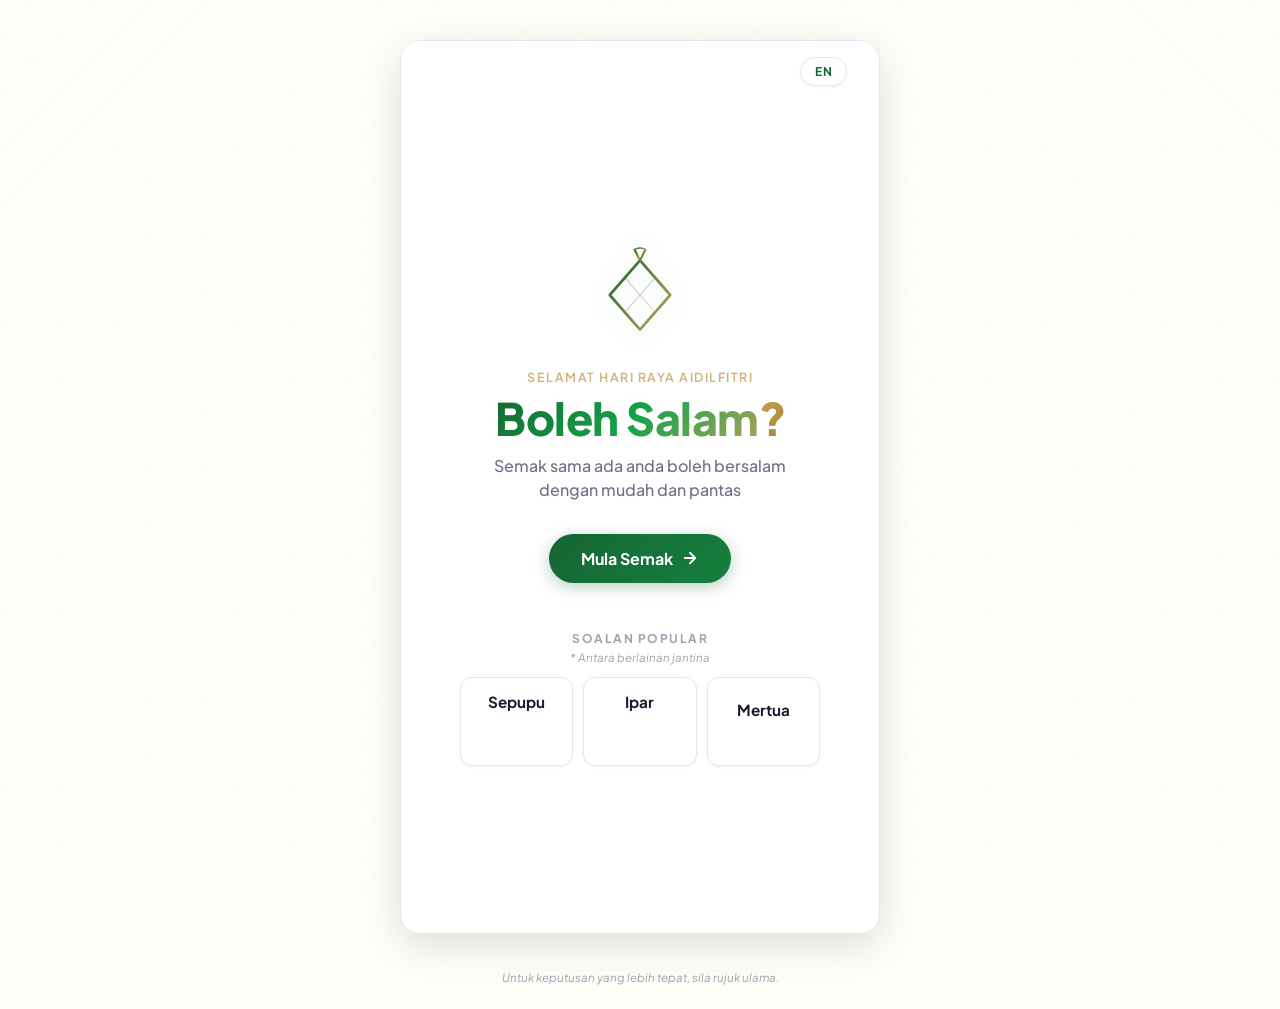
==== index.html @ dc676080 "initial commit" ====
<!DOCTYPE html>
<html lang="ms" dir="ltr">
<head>
  <meta charset="UTF-8">
  <meta name="viewport" content="width=device-width, initial-scale=1.0, maximum-scale=1.0, user-scalable=no">
  <meta name="theme-color" content="#166534">
  <meta name="apple-mobile-web-app-capable" content="yes">
  <meta name="apple-mobile-web-app-status-bar-style" content="black-translucent">
  <meta name="description" content="Semak sama ada anda boleh bersalam berdasarkan hubungan mahram. Pantas, mudah & percuma.">

  <!-- Open Graph (Facebook, WhatsApp, Telegram, LinkedIn) -->
  <meta property="og:type" content="website">
  <meta property="og:url" content="https://bolehsalam.com/">
  <meta property="og:title" content="Boleh Salam? — Semak Hubungan Mahram">
  <meta property="og:description" content="Tak pasti boleh salam ke tak? Semak hubungan mahram dengan mudah dan pantas. 40+ hubungan keluarga diliputi.">
  <meta property="og:image" content="https://bolehsalam.com/og-image.png">
  <meta property="og:image:width" content="1200">
  <meta property="og:image:height" content="630">
  <meta property="og:image:alt" content="Boleh Salam? — Semak hubungan mahram dengan mudah">
  <meta property="og:locale" content="ms_MY">
  <meta property="og:locale:alternate" content="en_US">
  <meta property="og:site_name" content="Boleh Salam?">

  <!-- Twitter / X -->
  <meta name="twitter:card" content="summary_large_image">
  <meta name="twitter:title" content="Boleh Salam? — Semak Hubungan Mahram">
  <meta name="twitter:description" content="Tak pasti boleh salam ke tak? Semak hubungan mahram dengan mudah dan pantas.">
  <meta name="twitter:image" content="https://bolehsalam.com/og-image.png">

  <title>Boleh Salam? — Semak Hubungan Mahram</title>

  <!-- Favicon (ketupat SVG) -->
  <link rel="icon" type="image/svg+xml" href="data:image/svg+xml,%3Csvg viewBox='0 0 80 100' fill='none' xmlns='http://www.w3.org/2000/svg'%3E%3Cpath d='M40 18 L68 50 L40 82 L12 50 Z' stroke='%23166534' stroke-width='3' stroke-linejoin='round'/%3E%3Cpath d='M26 34 L54 66' stroke='%23c8a45c' stroke-width='1.2' opacity='0.5'/%3E%3Cpath d='M54 34 L26 66' stroke='%23c8a45c' stroke-width='1.2' opacity='0.5'/%3E%3Cpath d='M40 18 L35 8' stroke='%23166534' stroke-width='2.5' stroke-linecap='round'/%3E%3Cpath d='M40 18 L45 8' stroke='%23166534' stroke-width='2.5' stroke-linecap='round'/%3E%3C/svg%3E">

  <link rel="preconnect" href="https://fonts.googleapis.com">
  <link rel="preconnect" href="https://fonts.gstatic.com" crossorigin>
  <link href="https://fonts.googleapis.com/css2?family=Plus+Jakarta+Sans:wght@400;500;600;700;800&display=swap" rel="stylesheet">
  <link rel="stylesheet" href="style.css">
</head>
<body>
  <div class="app" id="app">

    <!-- Top bar -->
    <div class="top-bar">
      <button class="back-btn" id="backBtn" onclick="goBack()" aria-label="Back">
        <svg width="20" height="20" viewBox="0 0 24 24" fill="none" stroke="currentColor" stroke-width="2.5" stroke-linecap="round" stroke-linejoin="round">
          <path d="M19 12H5M12 19l-7-7 7-7"/>
        </svg>
      </button>
      <div class="progress-bar" id="progressBar">
        <div class="progress-fill" id="progressFill"></div>
      </div>
      <button class="lang-toggle" id="langToggle" onclick="toggleLanguage()" aria-label="Toggle language">EN</button>
    </div>

    <!-- Confetti container -->
    <div class="confetti-container" id="confettiContainer" aria-hidden="true"></div>

    <!-- Step 0: Welcome -->
    <section class="step active" id="step-welcome">
      <div class="welcome-content">
        <div class="ketupat-icon" aria-hidden="true">
          <svg viewBox="0 0 80 100" fill="none" xmlns="http://www.w3.org/2000/svg">
            <path d="M40 18 L68 50 L40 82 L12 50 Z" stroke="url(#kg)" stroke-width="2.5" stroke-linejoin="round"/>
            <path d="M26 34 L54 66" stroke="url(#kg)" stroke-width="1" opacity="0.35"/>
            <path d="M54 34 L26 66" stroke="url(#kg)" stroke-width="1" opacity="0.35"/>
            <path d="M40 18 L35 8" stroke="url(#kg)" stroke-width="2" stroke-linecap="round"/>
            <path d="M40 18 L45 8" stroke="url(#kg)" stroke-width="2" stroke-linecap="round"/>
            <path d="M35 8 Q40 5 45 8" stroke="url(#kg)" stroke-width="1.5" stroke-linecap="round" fill="none"/>
            <defs>
              <linearGradient id="kg" x1="0%" y1="0%" x2="100%" y2="100%">
                <stop offset="0%" stop-color="#166534"/>
                <stop offset="100%" stop-color="#c8a45c"/>
              </linearGradient>
            </defs>
          </svg>
        </div>

        <p class="raya-greeting" data-i18n="rayaGreeting">Selamat Hari Raya Aidilfitri</p>
        <h1 class="title">Boleh Salam<span class="title-q">?</span></h1>
        <p class="subtitle" data-i18n="subtitle">Semak sama ada anda boleh bersalam dengan mudah dan pantas</p>

        <button class="btn-primary btn-glow" onclick="goToStep('gender')">
          <span data-i18n="start">Mula Semak</span>
          <svg width="18" height="18" viewBox="0 0 24 24" fill="none" stroke="currentColor" stroke-width="2.5" stroke-linecap="round" stroke-linejoin="round">
            <path d="M5 12h14M12 5l7 7-7 7"/>
          </svg>
        </button>

        <!-- Quick Check Section -->
        <div class="quick-check" id="quickCheck">
          <p class="quick-check-title" data-i18n="quickTitle">Soalan Popular</p>
          <p class="quick-check-note" data-i18n="quickNote">* Antara berlainan jantina</p>
          <div class="quick-cards">
            <button class="quick-card" onclick="quickCheck(this)">
              <span class="quick-q" data-i18n="qCousin">Sepupu</span>
              <span class="quick-a hidden" data-i18n="qCousinA">Bukan mahram</span>
            </button>
            <button class="quick-card" onclick="quickCheck(this)">
              <span class="quick-q" data-i18n="qInlaw">Ipar</span>
              <span class="quick-a hidden" data-i18n="qInlawA">Bukan mahram</span>
            </button>
            <button class="quick-card" onclick="quickCheck(this)">
              <span class="quick-q" data-i18n="qMil">Mertua</span>
              <span class="quick-a boleh hidden" data-i18n="qMilA">Mahram</span>
            </button>
          </div>
        </div>
      </div>
    </section>

    <!-- Step 1: Your Gender -->
    <section class="step" id="step-gender">
      <div class="step-content">
        <p class="step-label" data-i18n="stepLabel1">Langkah 1</p>
        <h2 class="step-title" data-i18n="yourGender">Saya adalah...</h2>
        <div class="options-grid">
          <button class="option-card" onclick="selectGender('m')">
            <div class="option-icon-wrap male-icon">
              <svg width="36" height="36" viewBox="0 0 24 24" fill="none" stroke="currentColor" stroke-width="1.5" stroke-linecap="round" stroke-linejoin="round">
                <circle cx="12" cy="8" r="4"/>
                <path d="M5 21v-1a7 7 0 0114 0v1"/>
              </svg>
            </div>
            <span class="option-label" data-i18n="male">Lelaki</span>
            <span class="option-desc" data-i18n="maleDesc">Akhwan</span>
          </button>
          <button class="option-card" onclick="selectGender('f')">
            <div class="option-icon-wrap female-icon">
              <svg width="36" height="36" viewBox="0 0 24 24" fill="none" stroke="currentColor" stroke-width="1.5" stroke-linecap="round" stroke-linejoin="round">
                <circle cx="12" cy="8" r="4"/>
                <path d="M5 21v-1a7 7 0 0114 0v1"/>
              </svg>
            </div>
            <span class="option-label" data-i18n="female">Perempuan</span>
            <span class="option-desc" data-i18n="femaleDesc">Akhwat</span>
          </button>
        </div>
      </div>
    </section>

    <!-- Step 2: Their Gender -->
    <section class="step" id="step-their-gender">
      <div class="step-content">
        <p class="step-label" data-i18n="stepLabel2">Langkah 2</p>
        <h2 class="step-title" data-i18n="theirGender">Saya ingin bersalam dengan...</h2>
        <div class="options-grid">
          <button class="option-card" onclick="selectTheirGender('m')">
            <div class="option-icon-wrap male-icon">
              <svg width="36" height="36" viewBox="0 0 24 24" fill="none" stroke="currentColor" stroke-width="1.5" stroke-linecap="round" stroke-linejoin="round">
                <circle cx="12" cy="8" r="4"/>
                <path d="M5 21v-1a7 7 0 0114 0v1"/>
              </svg>
            </div>
            <span class="option-label" data-i18n="male">Lelaki</span>
          </button>
          <button class="option-card" onclick="selectTheirGender('f')">
            <div class="option-icon-wrap female-icon">
              <svg width="36" height="36" viewBox="0 0 24 24" fill="none" stroke="currentColor" stroke-width="1.5" stroke-linecap="round" stroke-linejoin="round">
                <circle cx="12" cy="8" r="4"/>
                <path d="M5 21v-1a7 7 0 0114 0v1"/>
              </svg>
            </div>
            <span class="option-label" data-i18n="female">Perempuan</span>
          </button>
        </div>
      </div>
    </section>

    <!-- Step 3: Relationship -->
    <section class="step" id="step-relationship">
      <div class="step-content">
        <p class="step-label" data-i18n="stepLabel3">Langkah 3</p>
        <h2 class="step-title" data-i18n="relationship">Orang tersebut adalah...</h2>
        <div class="search-wrap">
          <svg class="search-icon" width="18" height="18" viewBox="0 0 24 24" fill="none" stroke="currentColor" stroke-width="2" stroke-linecap="round" stroke-linejoin="round">
            <circle cx="11" cy="11" r="8"/><path d="m21 21-4.3-4.3"/>
          </svg>
          <input type="text" class="search-input" id="searchInput" data-i18n-placeholder="searchPlaceholder" placeholder="Cari hubungan..." oninput="filterRelationships()">
        </div>
        <div class="relationship-container" id="relationshipGrid">
          <!-- Dynamically populated -->
        </div>
      </div>
    </section>

    <!-- Step 4: Result -->
    <section class="step" id="step-result">
      <div class="step-content result-content">
        <div class="result-card" id="resultCard">
          <div class="result-icon" id="resultIcon"></div>
          <h2 class="result-title" id="resultTitle"></h2>
          <p class="result-reason" id="resultReason"></p>

          <!-- Educational note -->
          <div class="edu-note" id="eduNote">
            <p class="edu-label" data-i18n="didYouKnow">Tahukah Anda?</p>
            <p class="edu-text" id="eduText"></p>
          </div>

          <div class="result-ref">
            <p class="result-reference" id="resultReference"></p>
            <p class="result-disclaimer" id="resultDisclaimer"></p>
          </div>
        </div>
        <div class="result-actions">
          <button class="btn-primary" onclick="resetApp()">
            <svg width="18" height="18" viewBox="0 0 24 24" fill="none" stroke="currentColor" stroke-width="2.5" stroke-linecap="round" stroke-linejoin="round">
              <path d="M1 4v6h6M23 20v-6h-6"/>
              <path d="M20.49 9A9 9 0 005.64 5.64L1 10m22 4l-4.64 4.36A9 9 0 013.51 15"/>
            </svg>
            <span data-i18n="reset">Semak Semula</span>
          </button>
          <button class="btn-secondary" onclick="shareResult()">
            <svg width="18" height="18" viewBox="0 0 24 24" fill="none" stroke="currentColor" stroke-width="2.5" stroke-linecap="round" stroke-linejoin="round">
              <circle cx="18" cy="5" r="3"/><circle cx="6" cy="12" r="3"/><circle cx="18" cy="19" r="3"/>
              <line x1="8.59" y1="13.51" x2="15.42" y2="17.49"/>
              <line x1="15.41" y1="6.51" x2="8.59" y2="10.49"/>
            </svg>
            <span data-i18n="share">Kongsi</span>
          </button>
        </div>
      </div>
    </section>

  </div>

  <footer class="footer">
    <p data-i18n="footerNote">Untuk keputusan yang lebih tepat, sila rujuk ulama.</p>
  </footer>

  <script src="app.js"></script>
</body>
</html>
---- style.css ----
/* ========================================
   Boleh Salam? — Enhanced Styles
   Minimalist Modern + Raya Theme
   ======================================== */

:root {
  --green-900: #14532d;
  --green-800: #166534;
  --green-700: #15803d;
  --green-600: #16a34a;
  --green-500: #22c55e;
  --green-100: #dcfce7;
  --green-50: #f0fdf4;

  --gold-600: #a3842a;
  --gold-500: #c8a45c;
  --gold-400: #d4b876;
  --gold-300: #e0cc90;
  --gold-200: #f0e4bc;
  --gold-100: #faf3e0;

  --red-600: #dc2626;
  --red-500: #ef4444;
  --red-100: #fee2e2;
  --red-50: #fef2f2;

  --bg: #fefdf8;
  --card: #ffffff;
  --text: #1a1a2e;
  --text-secondary: #6b7280;
  --text-light: #9ca3af;
  --border: #e5e7eb;

  --radius-sm: 8px;
  --radius-md: 12px;
  --radius-lg: 16px;
  --radius-xl: 20px;
  --radius-full: 9999px;

  --shadow-sm: 0 1px 3px rgba(0,0,0,0.06);
  --shadow-md: 0 4px 12px rgba(0,0,0,0.08);
  --shadow-lg: 0 8px 30px rgba(0,0,0,0.1);
  --shadow-xl: 0 12px 40px rgba(0,0,0,0.12);

  --font: 'Plus Jakarta Sans', -apple-system, BlinkMacSystemFont, sans-serif;
  --ease: cubic-bezier(0.4, 0, 0.2, 1);
  --transition: 0.3s var(--ease);
}

/* Reset */
*, *::before, *::after {
  margin: 0;
  padding: 0;
  box-sizing: border-box;
}

html {
  font-size: 16px;
  -webkit-text-size-adjust: 100%;
  scroll-behavior: smooth;
}

body {
  font-family: var(--font);
  background: var(--bg);
  color: var(--text);
  min-height: 100dvh;
  display: flex;
  flex-direction: column;
  align-items: center;
  overflow-x: hidden;
  position: relative;
}

/* Subtle geometric background */
body::before {
  content: '';
  position: fixed;
  inset: 0;
  background-image:
    repeating-linear-gradient(45deg, transparent, transparent 40px, rgba(200,164,92,0.03) 40px, rgba(200,164,92,0.03) 41px),
    repeating-linear-gradient(-45deg, transparent, transparent 40px, rgba(200,164,92,0.03) 40px, rgba(200,164,92,0.03) 41px);
  pointer-events: none;
  z-index: 0;
}

button {
  font-family: var(--font);
  cursor: pointer;
  border: none;
  background: none;
  font-size: inherit;
  color: inherit;
  -webkit-tap-highlight-color: transparent;
}

input {
  font-family: var(--font);
}

/* Keyboard focus styles */
button:focus-visible,
input:focus-visible {
  outline: 2px solid var(--green-500);
  outline-offset: 2px;
}

.option-card:focus-visible,
.relationship-btn:focus-visible,
.quick-card:focus-visible {
  outline: 2px solid var(--green-500);
  outline-offset: 2px;
  border-color: var(--green-500);
}

/* ========================================
   App Container
   ======================================== */
.app {
  width: 100%;
  max-width: 480px;
  min-height: 100dvh;
  position: relative;
  z-index: 1;
  padding: 0 20px;
  overflow: hidden;
}

/* ========================================
   Top Bar (Back + Progress + Lang)
   ======================================== */
.top-bar {
  position: fixed;
  top: 0;
  left: 50%;
  transform: translateX(-50%);
  width: 100%;
  max-width: 480px;
  display: flex;
  align-items: center;
  gap: 12px;
  padding: 12px 20px;
  z-index: 100;
  background: rgba(254,253,248,0.85);
  backdrop-filter: blur(12px);
  -webkit-backdrop-filter: blur(12px);
}

.back-btn {
  width: 36px;
  height: 36px;
  border-radius: var(--radius-full);
  display: flex;
  align-items: center;
  justify-content: center;
  color: var(--green-800);
  background: var(--card);
  border: 1.5px solid var(--border);
  box-shadow: var(--shadow-sm);
  transition: all var(--transition);
  opacity: 0;
  pointer-events: none;
  flex-shrink: 0;
}

.back-btn.visible {
  opacity: 1;
  pointer-events: auto;
}

.back-btn:hover {
  background: var(--green-50);
  border-color: var(--green-500);
}

.back-btn:active {
  transform: scale(0.92);
}

/* Progress Bar */
.progress-bar {
  flex: 1;
  height: 4px;
  background: var(--border);
  border-radius: var(--radius-full);
  overflow: hidden;
  opacity: 0;
  transition: opacity 0.3s ease;
}

.progress-bar.visible {
  opacity: 1;
}

.progress-fill {
  height: 100%;
  width: 0%;
  background: linear-gradient(90deg, var(--green-600), var(--gold-500));
  border-radius: var(--radius-full);
  transition: width 0.5s var(--ease);
}

/* Language Toggle */
.lang-toggle {
  background: var(--card);
  border: 1.5px solid var(--border);
  border-radius: var(--radius-full);
  padding: 6px 14px;
  font-size: 0.75rem;
  font-weight: 700;
  letter-spacing: 0.5px;
  color: var(--green-800);
  box-shadow: var(--shadow-sm);
  transition: all var(--transition);
  flex-shrink: 0;
}

.lang-toggle:hover {
  background: var(--green-50);
  border-color: var(--green-500);
}

/* ========================================
   Steps — Slide Transitions
   ======================================== */
.step {
  display: none;
  width: 100%;
  padding-top: 72px;
  padding-bottom: 40px;
  min-height: calc(100dvh - 60px);
}

.step.active {
  display: block;
}

.step.slide-in-right {
  animation: slideInRight 0.35s var(--ease) forwards;
}

.step.slide-in-left {
  animation: slideInLeft 0.35s var(--ease) forwards;
}

.step.slide-out-left {
  animation: slideOutLeft 0.25s var(--ease) forwards;
}

.step.slide-out-right {
  animation: slideOutRight 0.25s var(--ease) forwards;
}

@keyframes slideInRight {
  from { opacity: 0; transform: translateX(60px); }
  to { opacity: 1; transform: translateX(0); }
}

@keyframes slideInLeft {
  from { opacity: 0; transform: translateX(-60px); }
  to { opacity: 1; transform: translateX(0); }
}

@keyframes slideOutLeft {
  from { opacity: 1; transform: translateX(0); }
  to { opacity: 0; transform: translateX(-40px); }
}

@keyframes slideOutRight {
  from { opacity: 1; transform: translateX(0); }
  to { opacity: 0; transform: translateX(40px); }
}

.step-content {
  width: 100%;
}

.step-label {
  font-size: 0.75rem;
  font-weight: 700;
  text-transform: uppercase;
  letter-spacing: 1.5px;
  color: var(--gold-500);
  margin-bottom: 8px;
}

.step-title {
  font-size: 1.6rem;
  font-weight: 800;
  color: var(--green-900);
  margin-bottom: 28px;
  line-height: 1.3;
}

/* ========================================
   Welcome Screen
   ======================================== */
.welcome-content {
  display: flex;
  flex-direction: column;
  align-items: center;
  justify-content: center;
  text-align: center;
  min-height: calc(100dvh - 120px);
  padding-top: 0;
}

.ketupat-icon {
  width: 90px;
  height: 108px;
  margin-bottom: 20px;
  animation: floatKetupat 3s ease-in-out infinite;
}

@keyframes floatKetupat {
  0%, 100% { transform: translateY(0) rotate(0deg); }
  50% { transform: translateY(-10px) rotate(2deg); }
}

.ketupat-icon svg {
  width: 100%;
  height: 100%;
  filter: drop-shadow(0 4px 12px rgba(22,101,52,0.15));
}

/* Raya Greeting */
.raya-greeting {
  font-size: 0.78rem;
  font-weight: 600;
  letter-spacing: 1.5px;
  text-transform: uppercase;
  color: var(--gold-500);
  margin-bottom: 4px;
  opacity: 0.85;
}

.title {
  font-size: 2.8rem;
  font-weight: 800;
  background: linear-gradient(135deg, var(--green-800) 0%, var(--green-600) 50%, var(--gold-500) 100%);
  -webkit-background-clip: text;
  -webkit-text-fill-color: transparent;
  background-clip: text;
  margin-bottom: 8px;
  letter-spacing: -0.5px;
}

.title-q {
  background: linear-gradient(135deg, var(--gold-500), var(--gold-600));
  -webkit-background-clip: text;
  -webkit-text-fill-color: transparent;
  background-clip: text;
}

.subtitle {
  font-size: 1rem;
  color: var(--text-secondary);
  margin-bottom: 32px;
  font-weight: 500;
  max-width: 300px;
  line-height: 1.5;
}

/* ========================================
   Buttons
   ======================================== */
.btn-primary {
  display: inline-flex;
  align-items: center;
  gap: 8px;
  background: linear-gradient(135deg, var(--green-800), var(--green-700));
  color: white;
  font-size: 1rem;
  font-weight: 700;
  padding: 14px 32px;
  border-radius: var(--radius-full);
  box-shadow: 0 4px 16px rgba(22,101,52,0.3);
  transition: all var(--transition);
}

.btn-primary:hover {
  transform: translateY(-2px);
  box-shadow: 0 6px 24px rgba(22,101,52,0.4);
}

.btn-primary:active {
  transform: translateY(0) scale(0.97);
}

.btn-glow {
  animation: btnGlow 2s ease-in-out infinite alternate;
}

@keyframes btnGlow {
  from { box-shadow: 0 4px 16px rgba(22,101,52,0.3); }
  to { box-shadow: 0 4px 28px rgba(22,101,52,0.5); }
}

.btn-secondary {
  display: inline-flex;
  align-items: center;
  gap: 8px;
  background: var(--card);
  color: var(--green-800);
  font-size: 1rem;
  font-weight: 700;
  padding: 14px 32px;
  border-radius: var(--radius-full);
  border: 1.5px solid var(--border);
  box-shadow: var(--shadow-sm);
  transition: all var(--transition);
}

.btn-secondary:hover {
  background: var(--green-50);
  border-color: var(--green-500);
  transform: translateY(-2px);
}

/* ========================================
   Quick Check Cards (Welcome)
   ======================================== */
.quick-check {
  margin-top: 48px;
  width: 100%;
  max-width: 360px;
}

.quick-check-title {
  font-size: 0.75rem;
  font-weight: 700;
  text-transform: uppercase;
  letter-spacing: 1.5px;
  color: var(--text-light);
  margin-bottom: 4px;
}

.quick-check-note {
  font-size: 0.72rem;
  color: var(--text-light);
  font-style: italic;
  margin-bottom: 12px;
}

.quick-cards {
  display: flex;
  gap: 10px;
  justify-content: center;
}

.quick-card {
  flex: 1;
  background: var(--card);
  border: 1.5px solid var(--border);
  border-radius: var(--radius-md);
  padding: 14px 8px;
  text-align: center;
  transition: all var(--transition);
  box-shadow: var(--shadow-sm);
  min-height: 68px;
  display: flex;
  flex-direction: column;
  align-items: center;
  justify-content: center;
  gap: 4px;
  position: relative;
  overflow: hidden;
}

.quick-card:hover {
  border-color: var(--gold-400);
  box-shadow: var(--shadow-md);
  transform: translateY(-2px);
}

.quick-card:active {
  transform: scale(0.96);
}

.quick-q {
  font-size: 0.95rem;
  font-weight: 700;
  color: var(--text);
  transition: all 0.25s ease;
}

.quick-a {
  font-size: 0.8rem;
  font-weight: 800;
  border-radius: var(--radius-sm);
  padding: 2px 8px;
  transition: all 0.25s ease;
}

.quick-a:not(.boleh) {
  color: var(--red-600);
  background: var(--red-50);
}

.quick-a.boleh {
  color: var(--green-800);
  background: var(--green-50);
}

.quick-a.hidden {
  opacity: 0;
  transform: translateY(4px);
}

.quick-a.visible {
  opacity: 1;
  transform: translateY(0);
}

.quick-card.revealed {
  border-color: var(--gold-400);
}

/* ========================================
   Gender Option Cards
   ======================================== */
.options-grid {
  display: grid;
  grid-template-columns: 1fr 1fr;
  gap: 16px;
}

.option-card {
  background: var(--card);
  border: 2px solid var(--border);
  border-radius: var(--radius-xl);
  padding: 32px 16px 24px;
  display: flex;
  flex-direction: column;
  align-items: center;
  gap: 10px;
  transition: all var(--transition);
  box-shadow: var(--shadow-sm);
}

.option-card:hover {
  border-color: var(--green-500);
  box-shadow: var(--shadow-md);
  transform: translateY(-4px);
}

.option-card:active {
  transform: translateY(0) scale(0.97);
  transition: 0.1s ease;
}

.option-icon-wrap {
  width: 64px;
  height: 64px;
  border-radius: var(--radius-full);
  display: flex;
  align-items: center;
  justify-content: center;
  margin-bottom: 4px;
}

.male-icon {
  background: linear-gradient(135deg, #dbeafe, #bfdbfe);
  color: #2563eb;
}

.female-icon {
  background: linear-gradient(135deg, #fce7f3, #fbcfe8);
  color: #db2777;
}

.option-label {
  font-size: 1.1rem;
  font-weight: 800;
  color: var(--text);
}

.option-desc {
  font-size: 0.8rem;
  color: var(--text-light);
  font-weight: 500;
}

/* ========================================
   Search Bar
   ======================================== */
.search-wrap {
  position: relative;
  margin-bottom: 20px;
}

.search-icon {
  position: absolute;
  left: 14px;
  top: 50%;
  transform: translateY(-50%);
  color: var(--text-light);
  pointer-events: none;
}

.search-input {
  width: 100%;
  padding: 12px 16px 12px 42px;
  border: 1.5px solid var(--border);
  border-radius: var(--radius-full);
  font-size: 0.9rem;
  font-weight: 500;
  color: var(--text);
  background: var(--card);
  box-shadow: var(--shadow-sm);
  transition: all var(--transition);
  outline: none;
}

.search-input::placeholder {
  color: var(--text-light);
}

.search-input:focus {
  border-color: var(--green-500);
  box-shadow: 0 0 0 3px rgba(34,197,94,0.1);
}

/* ========================================
   Relationship Grid
   ======================================== */
.relationship-container {
  width: 100%;
}

.category-section {
  margin-bottom: 8px;
}

.category-section.hidden {
  display: none;
}

.category-header {
  font-size: 0.75rem;
  font-weight: 700;
  text-transform: uppercase;
  letter-spacing: 1px;
  color: var(--gold-600);
  margin-top: 20px;
  margin-bottom: 10px;
  padding-bottom: 6px;
  border-bottom: 1.5px solid var(--gold-200);
  display: flex;
  align-items: center;
  gap: 6px;
}

.category-section:first-child .category-header {
  margin-top: 0;
}

.category-grid {
  display: grid;
  grid-template-columns: 1fr 1fr;
  gap: 8px;
}

.relationship-btn {
  background: var(--card);
  border: 1.5px solid var(--border);
  border-radius: var(--radius-md);
  padding: 14px;
  text-align: left;
  transition: all var(--transition);
  box-shadow: var(--shadow-sm);
  display: flex;
  flex-direction: column;
  gap: 2px;
}

.relationship-btn:hover {
  border-color: var(--green-500);
  background: var(--green-50);
  box-shadow: var(--shadow-md);
  transform: translateY(-2px);
}

.relationship-btn:active {
  transform: scale(0.96);
  transition: 0.1s ease;
}

.relationship-btn .rel-name {
  font-size: 0.88rem;
  font-weight: 600;
  color: var(--text);
  line-height: 1.3;
}

.relationship-btn .rel-name-en {
  font-size: 0.72rem;
  color: var(--text-light);
  font-weight: 500;
}

.relationship-btn.non-mahram {
  border-left: 3px solid var(--red-500);
}

.relationship-btn.mahram {
  border-left: 3px solid var(--green-500);
}

.relationship-btn.spouse {
  border-left: 3px solid var(--gold-500);
}

.relationship-btn.hidden {
  display: none;
}

/* No results state */
.no-results {
  text-align: center;
  padding: 40px 20px;
  color: var(--text-light);
}

.no-results-icon {
  font-size: 2rem;
  margin-bottom: 8px;
  opacity: 0.5;
}

.no-results-text {
  font-size: 0.9rem;
  font-weight: 500;
}

/* ========================================
   Result Card
   ======================================== */
.result-content {
  display: flex;
  flex-direction: column;
  align-items: center;
  justify-content: center;
  min-height: calc(100dvh - 160px);
}

.result-card {
  width: 100%;
  border-radius: var(--radius-xl);
  padding: 36px 24px 28px;
  text-align: center;
  box-shadow: var(--shadow-lg);
  margin-bottom: 24px;
  position: relative;
  overflow: hidden;
}

.result-card.boleh {
  background: linear-gradient(160deg, #f0fdf4 0%, #dcfce7 100%);
  border: 2px solid var(--green-500);
}

.result-card.tak-boleh {
  background: linear-gradient(160deg, #fef2f2 0%, #fee2e2 100%);
  border: 2px solid var(--red-500);
}

.result-icon {
  margin-bottom: 12px;
}

.result-icon svg {
  width: 72px;
  height: 72px;
}

/* Checkmark animation */
.checkmark-circle {
  stroke: var(--green-600);
  stroke-dasharray: 166;
  stroke-dashoffset: 166;
  animation: drawStroke 0.6s cubic-bezier(0.65,0,0.45,1) forwards;
}

.checkmark-check {
  stroke: var(--green-600);
  stroke-dasharray: 48;
  stroke-dashoffset: 48;
  animation: drawStroke 0.3s cubic-bezier(0.65,0,0.45,1) 0.4s forwards;
}

/* X animation */
.x-circle {
  stroke: var(--red-500);
  stroke-dasharray: 166;
  stroke-dashoffset: 166;
  animation: drawStroke 0.6s cubic-bezier(0.65,0,0.45,1) forwards;
}

.x-line {
  stroke: var(--red-500);
  stroke-dasharray: 30;
  stroke-dashoffset: 30;
  animation: drawStroke 0.3s cubic-bezier(0.65,0,0.45,1) 0.4s forwards;
}

@keyframes drawStroke {
  to { stroke-dashoffset: 0; }
}

.result-title {
  font-size: 1.8rem;
  font-weight: 800;
  margin-bottom: 8px;
}

.result-card.boleh .result-title {
  color: var(--green-800);
}

.result-card.tak-boleh .result-title {
  color: var(--red-600);
}

.result-reason {
  font-size: 0.95rem;
  line-height: 1.6;
  color: var(--text-secondary);
  margin-bottom: 16px;
  font-weight: 500;
}

/* Educational Note */
.edu-note {
  background: rgba(255,255,255,0.6);
  border-radius: var(--radius-md);
  padding: 14px 16px;
  margin-bottom: 16px;
  text-align: left;
  border: 1px solid rgba(0,0,0,0.04);
}

.edu-note.hidden {
  display: none;
}

.edu-label {
  font-size: 0.7rem;
  font-weight: 700;
  text-transform: uppercase;
  letter-spacing: 1px;
  color: var(--gold-600);
  margin-bottom: 4px;
}

.edu-text {
  font-size: 0.85rem;
  line-height: 1.5;
  color: var(--text-secondary);
  font-weight: 500;
}

.result-ref {
  padding-top: 14px;
  border-top: 1px solid rgba(0,0,0,0.05);
}

.result-reference {
  font-size: 0.78rem;
  color: var(--text-light);
  font-weight: 600;
  margin-bottom: 4px;
}

.result-disclaimer {
  font-size: 0.72rem;
  color: var(--text-light);
  font-style: italic;
}

/* Result Actions */
.result-actions {
  display: flex;
  gap: 12px;
  flex-wrap: wrap;
  justify-content: center;
}

/* ========================================
   Confetti
   ======================================== */
.confetti-container {
  position: fixed;
  inset: 0;
  pointer-events: none;
  z-index: 150;
  overflow: hidden;
}

.confetti-piece {
  position: absolute;
  width: 10px;
  height: 10px;
  top: 50%;
  left: 50%;
  border-radius: 2px;
  animation: confettiBurst var(--duration) var(--ease) forwards;
  opacity: 0;
}

@keyframes confettiBurst {
  0% {
    opacity: 1;
    transform: translate(0, 0) rotate(0deg) scale(1);
  }
  70% {
    opacity: 1;
  }
  100% {
    opacity: 0;
    transform: translate(var(--x), var(--y)) rotate(var(--r)) scale(0.3);
  }
}

/* ========================================
   Footer
   ======================================== */
.footer {
  width: 100%;
  max-width: 480px;
  text-align: center;
  padding: 16px 20px 24px;
  z-index: 1;
}

.footer p {
  font-size: 0.72rem;
  color: var(--text-light);
  font-style: italic;
}

/* ========================================
   Toast
   ======================================== */
.toast {
  position: fixed;
  bottom: 24px;
  left: 50%;
  transform: translateX(-50%) translateY(80px);
  background: var(--green-800);
  color: white;
  padding: 12px 24px;
  border-radius: var(--radius-full);
  font-size: 0.85rem;
  font-weight: 600;
  box-shadow: var(--shadow-lg);
  z-index: 200;
  opacity: 0;
  transition: all 0.3s ease;
  pointer-events: none;
}

.toast.show {
  opacity: 1;
  transform: translateX(-50%) translateY(0);
}

/* ========================================
   Responsive
   ======================================== */
@media (min-width: 520px) {
  .app { padding: 0 32px; }
  .top-bar { padding: 12px 32px; }
}

@media (min-width: 768px) {
  body { padding-top: 20px; }

  .app {
    background: var(--card);
    border-radius: var(--radius-xl);
    box-shadow: var(--shadow-xl);
    min-height: auto;
    margin: 20px auto;
    border: 1px solid var(--border);
  }

  .top-bar {
    position: absolute;
    background: rgba(255,255,255,0.9);
    border-radius: var(--radius-xl) var(--radius-xl) 0 0;
  }
}

@media (max-width: 380px) {
  .title { font-size: 2.2rem; }
  .step-title { font-size: 1.3rem; }
  .category-grid { grid-template-columns: 1fr; }
  .quick-cards { gap: 6px; }
  .quick-card { padding: 10px 6px; }
}
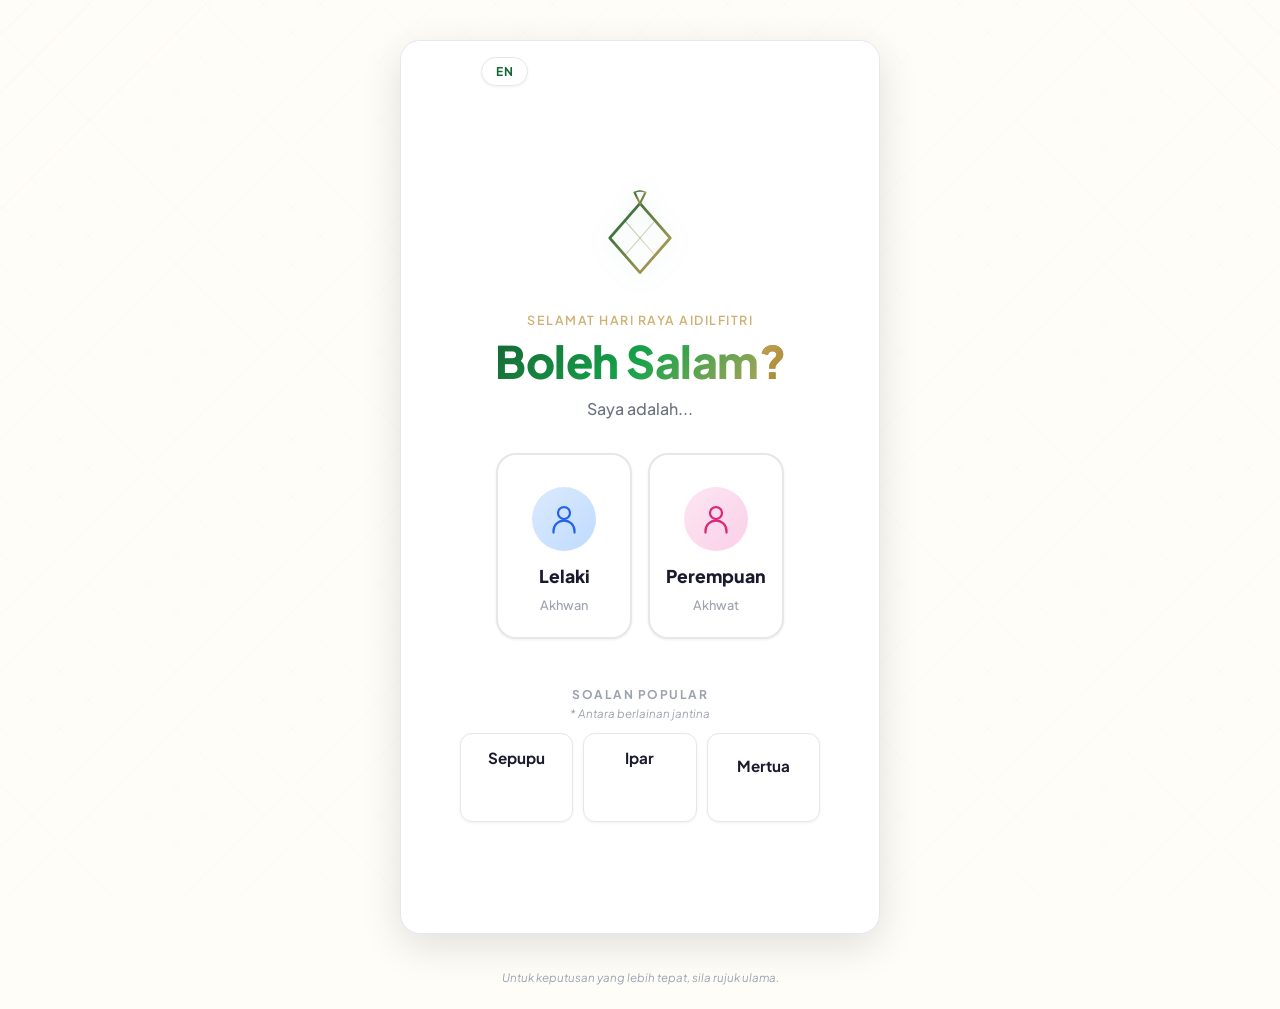
==== commit 29681588: "enh: ui changes" ====
--- a/index.html
+++ b/index.html
@@ -47,14 +47,8 @@
           <path d="M19 12H5M12 19l-7-7 7-7"/>
         </svg>
       </button>
-      <div class="progress-bar" id="progressBar">
-        <div class="progress-fill" id="progressFill"></div>
-      </div>
       <button class="lang-toggle" id="langToggle" onclick="toggleLanguage()" aria-label="Toggle language">EN</button>
     </div>
-
-    <!-- Confetti container -->
-    <div class="confetti-container" id="confettiContainer" aria-hidden="true"></div>
 
     <!-- Step 0: Welcome -->
     <section class="step active" id="step-welcome">
@@ -78,14 +72,30 @@
 
         <p class="raya-greeting" data-i18n="rayaGreeting">Selamat Hari Raya Aidilfitri</p>
         <h1 class="title">Boleh Salam<span class="title-q">?</span></h1>
-        <p class="subtitle" data-i18n="subtitle">Semak sama ada anda boleh bersalam dengan mudah dan pantas</p>
+        <p class="subtitle" data-i18n="pickGender">Saya adalah...</p>
 
-        <button class="btn-primary btn-glow" onclick="goToStep('gender')">
-          <span data-i18n="start">Mula Semak</span>
-          <svg width="18" height="18" viewBox="0 0 24 24" fill="none" stroke="currentColor" stroke-width="2.5" stroke-linecap="round" stroke-linejoin="round">
-            <path d="M5 12h14M12 5l7 7-7 7"/>
-          </svg>
-        </button>
+        <div class="options-grid">
+          <button class="option-card" onclick="selectGender('m')">
+            <div class="option-icon-wrap male-icon">
+              <svg width="36" height="36" viewBox="0 0 24 24" fill="none" stroke="currentColor" stroke-width="1.5" stroke-linecap="round" stroke-linejoin="round">
+                <circle cx="12" cy="8" r="4"/>
+                <path d="M5 21v-1a7 7 0 0114 0v1"/>
+              </svg>
+            </div>
+            <span class="option-label" data-i18n="male">Lelaki</span>
+            <span class="option-desc" data-i18n="maleDesc">Akhwan</span>
+          </button>
+          <button class="option-card" onclick="selectGender('f')">
+            <div class="option-icon-wrap female-icon">
+              <svg width="36" height="36" viewBox="0 0 24 24" fill="none" stroke="currentColor" stroke-width="1.5" stroke-linecap="round" stroke-linejoin="round">
+                <circle cx="12" cy="8" r="4"/>
+                <path d="M5 21v-1a7 7 0 0114 0v1"/>
+              </svg>
+            </div>
+            <span class="option-label" data-i18n="female">Perempuan</span>
+            <span class="option-desc" data-i18n="femaleDesc">Akhwat</span>
+          </button>
+        </div>
 
         <!-- Quick Check Section -->
         <div class="quick-check" id="quickCheck">
@@ -109,119 +119,56 @@
       </div>
     </section>
 
-    <!-- Step 1: Your Gender -->
-    <section class="step" id="step-gender">
+    <!-- Family Tree -->
+    <section class="step" id="step-tree">
       <div class="step-content">
-        <p class="step-label" data-i18n="stepLabel1">Langkah 1</p>
-        <h2 class="step-title" data-i18n="yourGender">Saya adalah...</h2>
-        <div class="options-grid">
-          <button class="option-card" onclick="selectGender('m')">
-            <div class="option-icon-wrap male-icon">
-              <svg width="36" height="36" viewBox="0 0 24 24" fill="none" stroke="currentColor" stroke-width="1.5" stroke-linecap="round" stroke-linejoin="round">
-                <circle cx="12" cy="8" r="4"/>
-                <path d="M5 21v-1a7 7 0 0114 0v1"/>
-              </svg>
-            </div>
-            <span class="option-label" data-i18n="male">Lelaki</span>
-            <span class="option-desc" data-i18n="maleDesc">Akhwan</span>
-          </button>
-          <button class="option-card" onclick="selectGender('f')">
-            <div class="option-icon-wrap female-icon">
-              <svg width="36" height="36" viewBox="0 0 24 24" fill="none" stroke="currentColor" stroke-width="1.5" stroke-linecap="round" stroke-linejoin="round">
-                <circle cx="12" cy="8" r="4"/>
-                <path d="M5 21v-1a7 7 0 0114 0v1"/>
-              </svg>
-            </div>
-            <span class="option-label" data-i18n="female">Perempuan</span>
-            <span class="option-desc" data-i18n="femaleDesc">Akhwat</span>
-          </button>
+        <h2 class="step-title" data-i18n="treeTitle">Pokok Keluarga Mahram</h2>
+        <p class="tree-subtitle" data-i18n="treeSubtitle">Ketuk pada nama untuk maklumat lanjut</p>
+
+        <div class="tree-sticky">
+          <div class="tree-gender-toggle">
+            <button class="tree-gender-btn active" data-gender="m" onclick="setTreeGender('m')">
+              <span data-i18n="male">Lelaki</span>
+            </button>
+            <button class="tree-gender-btn" data-gender="f" onclick="setTreeGender('f')">
+              <span data-i18n="female">Perempuan</span>
+            </button>
+          </div>
+
+          <div class="tree-legend">
+            <span class="tree-legend-item boleh">
+              <span class="tree-legend-dot boleh"></span>
+              <span data-i18n="treeBoleh">Boleh Salam</span>
+            </span>
+            <span class="tree-legend-item tak-boleh">
+              <span class="tree-legend-dot tak-boleh"></span>
+              <span data-i18n="treeTakBoleh">Tak Boleh Salam</span>
+            </span>
+            <button class="tree-samegender-toggle" id="sameGenderToggle" onclick="toggleSameGender()">
+              <svg width="14" height="14" viewBox="0 0 24 24" fill="none" stroke="currentColor" stroke-width="2" stroke-linecap="round" stroke-linejoin="round"><path d="M1 12s4-8 11-8 11 8 11 8-4 8-11 8-11-8-11-8z"/><circle cx="12" cy="12" r="3"/></svg>
+              <span data-i18n="treeShowSame">Tunjuk sama jantina</span>
+            </button>
+          </div>
+        </div>
+
+        <div class="tree-container" id="treeContainer"></div>
+
+        <!-- Detail overlay -->
+        <div class="tree-detail-overlay" id="treeDetailOverlay" onclick="hideTreeDetail()">
+          <div class="tree-detail-sheet" onclick="event.stopPropagation()">
+            <div class="tree-detail-badge boleh" id="treeDetailBadge">Boleh Salam</div>
+            <h3 class="tree-detail-name" id="treeDetailName"></h3>
+            <p class="tree-detail-name-sec" id="treeDetailNameSec"></p>
+            <p class="tree-detail-status" id="treeDetailStatus"></p>
+            <p class="tree-detail-note" id="treeDetailNote"></p>
+            <button class="btn-secondary tree-detail-close" onclick="hideTreeDetail()">
+              <span data-i18n="treeClose">Tutup</span>
+            </button>
+          </div>
         </div>
       </div>
     </section>
 
-    <!-- Step 2: Their Gender -->
-    <section class="step" id="step-their-gender">
-      <div class="step-content">
-        <p class="step-label" data-i18n="stepLabel2">Langkah 2</p>
-        <h2 class="step-title" data-i18n="theirGender">Saya ingin bersalam dengan...</h2>
-        <div class="options-grid">
-          <button class="option-card" onclick="selectTheirGender('m')">
-            <div class="option-icon-wrap male-icon">
-              <svg width="36" height="36" viewBox="0 0 24 24" fill="none" stroke="currentColor" stroke-width="1.5" stroke-linecap="round" stroke-linejoin="round">
-                <circle cx="12" cy="8" r="4"/>
-                <path d="M5 21v-1a7 7 0 0114 0v1"/>
-              </svg>
-            </div>
-            <span class="option-label" data-i18n="male">Lelaki</span>
-          </button>
-          <button class="option-card" onclick="selectTheirGender('f')">
-            <div class="option-icon-wrap female-icon">
-              <svg width="36" height="36" viewBox="0 0 24 24" fill="none" stroke="currentColor" stroke-width="1.5" stroke-linecap="round" stroke-linejoin="round">
-                <circle cx="12" cy="8" r="4"/>
-                <path d="M5 21v-1a7 7 0 0114 0v1"/>
-              </svg>
-            </div>
-            <span class="option-label" data-i18n="female">Perempuan</span>
-          </button>
-        </div>
-      </div>
-    </section>
-
-    <!-- Step 3: Relationship -->
-    <section class="step" id="step-relationship">
-      <div class="step-content">
-        <p class="step-label" data-i18n="stepLabel3">Langkah 3</p>
-        <h2 class="step-title" data-i18n="relationship">Orang tersebut adalah...</h2>
-        <div class="search-wrap">
-          <svg class="search-icon" width="18" height="18" viewBox="0 0 24 24" fill="none" stroke="currentColor" stroke-width="2" stroke-linecap="round" stroke-linejoin="round">
-            <circle cx="11" cy="11" r="8"/><path d="m21 21-4.3-4.3"/>
-          </svg>
-          <input type="text" class="search-input" id="searchInput" data-i18n-placeholder="searchPlaceholder" placeholder="Cari hubungan..." oninput="filterRelationships()">
-        </div>
-        <div class="relationship-container" id="relationshipGrid">
-          <!-- Dynamically populated -->
-        </div>
-      </div>
-    </section>
-
-    <!-- Step 4: Result -->
-    <section class="step" id="step-result">
-      <div class="step-content result-content">
-        <div class="result-card" id="resultCard">
-          <div class="result-icon" id="resultIcon"></div>
-          <h2 class="result-title" id="resultTitle"></h2>
-          <p class="result-reason" id="resultReason"></p>
-
-          <!-- Educational note -->
-          <div class="edu-note" id="eduNote">
-            <p class="edu-label" data-i18n="didYouKnow">Tahukah Anda?</p>
-            <p class="edu-text" id="eduText"></p>
-          </div>
-
-          <div class="result-ref">
-            <p class="result-reference" id="resultReference"></p>
-            <p class="result-disclaimer" id="resultDisclaimer"></p>
-          </div>
-        </div>
-        <div class="result-actions">
-          <button class="btn-primary" onclick="resetApp()">
-            <svg width="18" height="18" viewBox="0 0 24 24" fill="none" stroke="currentColor" stroke-width="2.5" stroke-linecap="round" stroke-linejoin="round">
-              <path d="M1 4v6h6M23 20v-6h-6"/>
-              <path d="M20.49 9A9 9 0 005.64 5.64L1 10m22 4l-4.64 4.36A9 9 0 013.51 15"/>
-            </svg>
-            <span data-i18n="reset">Semak Semula</span>
-          </button>
-          <button class="btn-secondary" onclick="shareResult()">
-            <svg width="18" height="18" viewBox="0 0 24 24" fill="none" stroke="currentColor" stroke-width="2.5" stroke-linecap="round" stroke-linejoin="round">
-              <circle cx="18" cy="5" r="3"/><circle cx="6" cy="12" r="3"/><circle cx="18" cy="19" r="3"/>
-              <line x1="8.59" y1="13.51" x2="15.42" y2="17.49"/>
-              <line x1="15.41" y1="6.51" x2="8.59" y2="10.49"/>
-            </svg>
-            <span data-i18n="share">Kongsi</span>
-          </button>
-        </div>
-      </div>
-    </section>
 
   </div>
 
--- a/style.css
+++ b/style.css
@@ -123,7 +123,7 @@
   position: relative;
   z-index: 1;
   padding: 0 20px;
-  overflow: hidden;
+  overflow: clip;
 }
 
 /* ========================================
@@ -992,6 +992,412 @@
   }
 }
 
+/* ========================================
+   Family Tree
+   ======================================== */
+.tree-subtitle {
+  font-size: 0.82rem;
+  color: var(--text-secondary);
+  margin-bottom: 12px;
+  font-weight: 500;
+}
+
+/* Sticky header: gender toggle + legend */
+.tree-sticky {
+  position: sticky;
+  top: 56px;
+  z-index: 10;
+  background: var(--bg);
+  padding: 8px 0 10px;
+  margin: 0 -20px;
+  padding-left: 20px;
+  padding-right: 20px;
+}
+
+.tree-gender-toggle {
+  display: flex;
+  background: var(--card);
+  border: 1.5px solid var(--border);
+  border-radius: var(--radius-full);
+  padding: 3px;
+  margin-bottom: 8px;
+  box-shadow: var(--shadow-sm);
+}
+
+.tree-gender-btn {
+  flex: 1;
+  padding: 7px 16px;
+  border-radius: var(--radius-full);
+  font-size: 0.82rem;
+  font-weight: 700;
+  color: var(--text-secondary);
+  transition: all var(--transition);
+}
+
+.tree-gender-btn.active {
+  background: linear-gradient(135deg, var(--green-800), var(--green-700));
+  color: white;
+  box-shadow: var(--shadow-sm);
+}
+
+.tree-legend {
+  display: flex;
+  align-items: center;
+  gap: 12px;
+  flex-wrap: wrap;
+}
+
+.tree-legend-item {
+  display: flex;
+  align-items: center;
+  gap: 5px;
+  font-size: 0.7rem;
+  font-weight: 600;
+  color: var(--text-secondary);
+}
+
+.tree-legend-dot {
+  width: 8px;
+  height: 8px;
+  border-radius: var(--radius-full);
+}
+
+.tree-legend-dot.boleh {
+  background: var(--green-500);
+}
+
+.tree-legend-dot.tak-boleh {
+  background: var(--red-500);
+}
+
+/* Same-gender toggle */
+.tree-samegender-toggle {
+  display: inline-flex;
+  align-items: center;
+  gap: 4px;
+  padding: 4px 10px;
+  border-radius: var(--radius-full);
+  font-size: 0.68rem;
+  font-weight: 600;
+  color: var(--text-light);
+  background: var(--card);
+  border: 1px solid var(--border);
+  transition: all var(--transition);
+  margin-left: auto;
+}
+
+.tree-samegender-toggle.active {
+  background: var(--green-50);
+  border-color: var(--green-500);
+  color: var(--green-800);
+}
+
+.tree-samegender-toggle svg {
+  flex-shrink: 0;
+}
+
+/* Tree container */
+.tree-container {
+  position: relative;
+  padding: 4px 0 12px;
+}
+
+/* Zone containers */
+.tree-zone {
+  margin-bottom: 4px;
+}
+
+.tree-zone-header {
+  display: flex;
+  align-items: center;
+  gap: 12px;
+  margin: 20px 0 12px;
+}
+
+.tree-zone-header::before,
+.tree-zone-header::after {
+  content: '';
+  flex: 1;
+  height: 1.5px;
+  background: linear-gradient(90deg, transparent, var(--gold-300), transparent);
+}
+
+.tree-zone-header span {
+  font-size: 0.72rem;
+  font-weight: 800;
+  text-transform: uppercase;
+  letter-spacing: 1.5px;
+  color: var(--gold-600);
+  white-space: nowrap;
+}
+
+/* Card-based group sections */
+.tree-card {
+  background: var(--card);
+  border: 1.5px solid var(--border);
+  border-radius: var(--radius-lg);
+  margin-bottom: 10px;
+  overflow: hidden;
+  box-shadow: var(--shadow-sm);
+}
+
+.tree-card-header {
+  padding: 10px 14px 8px;
+  border-bottom: 1px solid var(--border);
+  display: flex;
+  align-items: center;
+  justify-content: space-between;
+  background: linear-gradient(135deg, rgba(200,164,92,0.06), rgba(200,164,92,0.02));
+}
+
+.tree-card-title {
+  font-size: 0.75rem;
+  font-weight: 800;
+  text-transform: uppercase;
+  letter-spacing: 0.8px;
+  color: var(--green-900);
+  margin: 0;
+}
+
+.tree-card-body {
+  padding: 6px;
+  display: flex;
+  flex-direction: column;
+  gap: 2px;
+}
+
+/* Collapsed card (all same-gender, hidden) */
+.tree-card--collapsed {
+  opacity: 0.45;
+}
+
+.tree-card--collapsed .tree-card-header {
+  border-bottom: none;
+  padding-bottom: 10px;
+}
+
+.tree-card-samegender-badge {
+  font-size: 0.62rem;
+  font-weight: 600;
+  color: var(--text-light);
+  background: rgba(0,0,0,0.05);
+  padding: 2px 8px;
+  border-radius: var(--radius-full);
+  white-space: nowrap;
+}
+
+/* Node buttons — horizontal rows with status dot */
+.tree-node {
+  display: flex;
+  align-items: center;
+  gap: 10px;
+  padding: 10px 12px;
+  border-radius: var(--radius-md);
+  transition: all var(--transition);
+  border: 1.5px solid transparent;
+  text-align: left;
+  background: transparent;
+  width: 100%;
+}
+
+.tree-node:active {
+  transform: scale(0.98);
+  background: rgba(0,0,0,0.02);
+}
+
+/* Status dot */
+.tree-node-dot {
+  width: 10px;
+  height: 10px;
+  border-radius: var(--radius-full);
+  flex-shrink: 0;
+}
+
+.tree-node-dot.mahram {
+  background: var(--green-500);
+  box-shadow: 0 0 0 3px rgba(34,197,94,0.15);
+}
+
+.tree-node-dot.non-mahram {
+  background: var(--red-500);
+  box-shadow: 0 0 0 3px rgba(239,68,68,0.15);
+}
+
+.tree-node-dot.spouse {
+  background: var(--gold-500);
+  box-shadow: 0 0 0 3px rgba(200,164,92,0.15);
+}
+
+.tree-node-dot.same-gender {
+  background: var(--border);
+  box-shadow: 0 0 0 3px rgba(0,0,0,0.04);
+}
+
+.tree-node-text {
+  display: flex;
+  flex-direction: column;
+  min-width: 0;
+  flex: 1;
+}
+
+.tree-node-name {
+  color: var(--text);
+  line-height: 1.3;
+  font-weight: 600;
+  font-size: 0.85rem;
+}
+
+.tree-node-sub {
+  font-size: 0.7rem;
+  color: var(--text-light);
+  font-weight: 500;
+  line-height: 1.2;
+}
+
+.tree-node-arrow {
+  color: var(--text-light);
+  flex-shrink: 0;
+  opacity: 0.4;
+}
+
+/* Non-mahram emphasis */
+.tree-node.non-mahram {
+  background: var(--red-50);
+  border-color: rgba(239,68,68,0.15);
+}
+
+.tree-node.non-mahram .tree-node-name {
+  color: var(--red-600);
+}
+
+.tree-node.non-mahram .tree-node-arrow {
+  color: var(--red-500);
+  opacity: 0.5;
+}
+
+/* ANDA centerpiece */
+.tree-you {
+  display: flex;
+  flex-direction: column;
+  align-items: center;
+  margin: 4px 0;
+  position: relative;
+}
+
+.tree-you-connector {
+  width: 2px;
+  height: 14px;
+  background: linear-gradient(to bottom, var(--green-500), var(--gold-500));
+  opacity: 0.35;
+}
+
+.tree-you-label {
+  display: inline-block;
+  padding: 10px 36px;
+  background: linear-gradient(135deg, var(--green-800), var(--green-700));
+  color: white;
+  font-size: 0.88rem;
+  font-weight: 800;
+  letter-spacing: 3px;
+  border-radius: var(--radius-full);
+  box-shadow: 0 4px 16px rgba(22,101,52,0.3);
+}
+
+/* Detail overlay */
+.tree-detail-overlay {
+  position: fixed;
+  inset: 0;
+  background: rgba(0,0,0,0.4);
+  z-index: 200;
+  display: flex;
+  align-items: flex-end;
+  justify-content: center;
+  opacity: 0;
+  pointer-events: none;
+  transition: opacity 0.25s ease;
+}
+
+.tree-detail-overlay.visible {
+  opacity: 1;
+  pointer-events: auto;
+}
+
+.tree-detail-sheet {
+  background: var(--card);
+  border-radius: var(--radius-xl) var(--radius-xl) 0 0;
+  padding: 28px 24px 32px;
+  width: 100%;
+  max-width: 480px;
+  text-align: center;
+  transform: translateY(100%);
+  transition: transform 0.3s var(--ease);
+}
+
+.tree-detail-overlay.visible .tree-detail-sheet {
+  transform: translateY(0);
+}
+
+.tree-detail-badge {
+  display: inline-block;
+  padding: 4px 16px;
+  border-radius: var(--radius-full);
+  font-size: 0.8rem;
+  font-weight: 800;
+  margin-bottom: 12px;
+}
+
+.tree-detail-badge.boleh {
+  background: var(--green-100);
+  color: var(--green-800);
+}
+
+.tree-detail-badge.tak-boleh {
+  background: var(--red-100);
+  color: var(--red-600);
+}
+
+.tree-detail-name {
+  font-size: 1.4rem;
+  font-weight: 800;
+  color: var(--text);
+  margin-bottom: 2px;
+}
+
+.tree-detail-name-sec {
+  font-size: 0.85rem;
+  color: var(--text-light);
+  margin-bottom: 8px;
+  font-weight: 500;
+}
+
+.tree-detail-status {
+  font-size: 0.85rem;
+  color: var(--text-secondary);
+  font-weight: 600;
+  margin-bottom: 12px;
+}
+
+.tree-detail-note {
+  font-size: 0.85rem;
+  line-height: 1.6;
+  color: var(--text-secondary);
+  background: var(--bg);
+  border-radius: var(--radius-md);
+  padding: 14px 16px;
+  margin-bottom: 20px;
+  text-align: left;
+  font-weight: 500;
+}
+
+.tree-detail-note.hidden {
+  display: none;
+}
+
+.tree-detail-close {
+  width: 100%;
+  justify-content: center;
+}
+
 @media (max-width: 380px) {
   .title { font-size: 2.2rem; }
   .step-title { font-size: 1.3rem; }
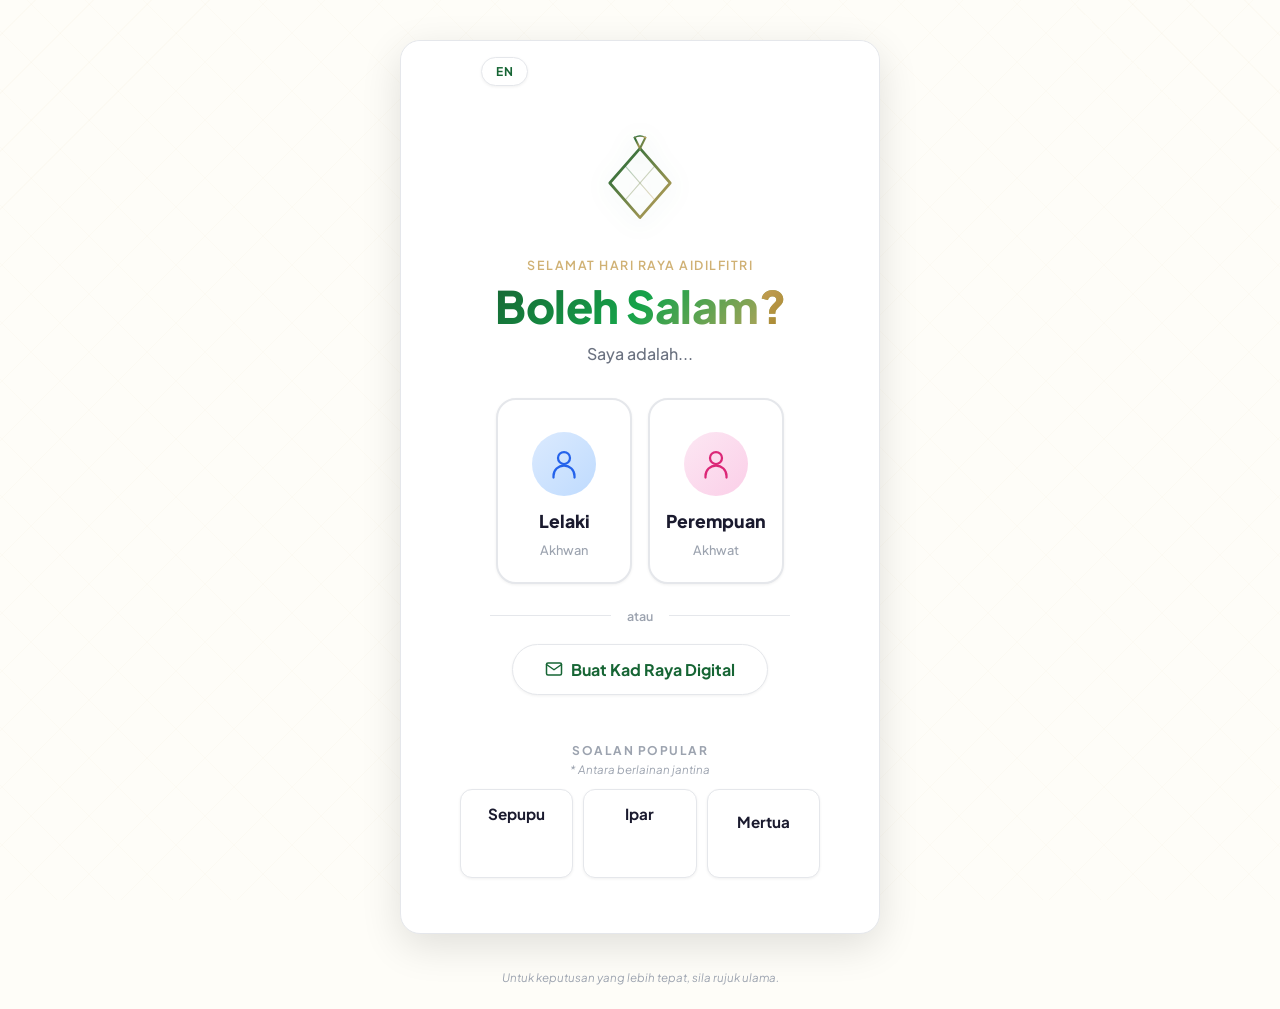
==== commit 6ac3b28b: "add: animation" ====
--- a/index.html
+++ b/index.html
@@ -97,6 +97,16 @@
           </button>
         </div>
 
+        <div class="welcome-divider"><span data-i18n="or">atau</span></div>
+
+        <button class="btn-secondary btn-kad" onclick="goToStep('kad-create')">
+          <svg width="18" height="18" viewBox="0 0 24 24" fill="none" stroke="currentColor" stroke-width="2" stroke-linecap="round" stroke-linejoin="round">
+            <path d="M4 4h16c1.1 0 2 .9 2 2v12c0 1.1-.9 2-2 2H4c-1.1 0-2-.9-2-2V6c0-1.1.9-2 2-2z"/>
+            <polyline points="22,6 12,13 2,6"/>
+          </svg>
+          <span data-i18n="kadBtn">Buat Kad Raya Digital</span>
+        </button>
+
         <!-- Quick Check Section -->
         <div class="quick-check" id="quickCheck">
           <p class="quick-check-title" data-i18n="quickTitle">Soalan Popular</p>
@@ -169,7 +179,123 @@
       </div>
     </section>
 
-
+    <!-- Kad Raya Create -->
+    <section class="step" id="step-kad-create">
+      <div class="step-content">
+        <h2 class="step-title" data-i18n="kadTitle">Buat Kad Raya</h2>
+        <p class="tree-subtitle" data-i18n="kadSubtitle">Cipta kad digital unik untuk orang tersayang</p>
+
+        <div class="kad-form">
+          <div class="kad-field">
+            <label data-i18n="kadFrom">Nama anda</label>
+            <input type="text" id="kadFrom" maxlength="30">
+          </div>
+          <div class="kad-field">
+            <label data-i18n="kadTo">Nama penerima</label>
+            <input type="text" id="kadTo" maxlength="30">
+          </div>
+          <div class="kad-field">
+            <label data-i18n="kadMsg">Mesej</label>
+            <textarea id="kadMsg" rows="3" maxlength="200"></textarea>
+            <div class="kad-templates">
+              <button class="kad-tpl-btn" onclick="useKadTemplate(0)">Formal</button>
+              <button class="kad-tpl-btn" onclick="useKadTemplate(1)">Santai</button>
+              <button class="kad-tpl-btn" onclick="useKadTemplate(2)">Mesra</button>
+            </div>
+          </div>
+          <!-- Style toggle -->
+          <div class="kad-field">
+            <label>Style</label>
+            <div class="kad-style-toggle">
+              <button class="kad-style-btn active" data-style="classic" onclick="setKadStyle('classic')">Klasik</button>
+              <button class="kad-style-btn" data-style="code" onclick="setKadStyle('code')">&lt;/Coder&gt;</button>
+            </div>
+          </div>
+
+          <!-- Classic: color themes -->
+          <div id="kadClassicOptions" class="kad-field">
+            <label data-i18n="kadTheme">Tema warna</label>
+            <div class="kad-theme-options">
+              <button class="kad-theme-btn active" data-theme="0" onclick="pickKadTheme(this)"><span class="kad-theme-swatch" style="background:#166534"></span><span class="kad-theme-accent" style="background:#c8a45c"></span></button>
+              <button class="kad-theme-btn" data-theme="1" onclick="pickKadTheme(this)"><span class="kad-theme-swatch" style="background:#7c2d12"></span><span class="kad-theme-accent" style="background:#f59e0b"></span></button>
+              <button class="kad-theme-btn" data-theme="2" onclick="pickKadTheme(this)"><span class="kad-theme-swatch" style="background:#1e3a5f"></span><span class="kad-theme-accent" style="background:#93c5fd"></span></button>
+              <button class="kad-theme-btn" data-theme="3" onclick="pickKadTheme(this)"><span class="kad-theme-swatch" style="background:#581c87"></span><span class="kad-theme-accent" style="background:#d8b4fe"></span></button>
+            </div>
+          </div>
+
+          <!-- Coder: language picker -->
+          <div id="kadCodeOptions" class="kad-field" style="display:none">
+            <label>Language</label>
+            <div class="kad-lang-options">
+              <button class="kad-lang-btn active" data-lang="js" onclick="setKadLang(this)">JavaScript</button>
+              <button class="kad-lang-btn" data-lang="py" onclick="setKadLang(this)">Python</button>
+              <button class="kad-lang-btn" data-lang="git" onclick="setKadLang(this)">Git</button>
+              <button class="kad-lang-btn" data-lang="sql" onclick="setKadLang(this)">SQL</button>
+              <button class="kad-lang-btn" data-lang="html" onclick="setKadLang(this)">HTML</button>
+            </div>
+          </div>
+          <div class="kad-actions">
+            <button class="btn-secondary" onclick="previewKad()">
+              <svg width="16" height="16" viewBox="0 0 24 24" fill="none" stroke="currentColor" stroke-width="2" stroke-linecap="round" stroke-linejoin="round"><path d="M1 12s4-8 11-8 11 8 11 8-4 8-11 8-11-8-11-8z"/><circle cx="12" cy="12" r="3"/></svg>
+              <span data-i18n="kadPreview">Lihat Preview</span>
+            </button>
+            <button class="btn-primary" onclick="shareKad()">
+              <svg width="16" height="16" viewBox="0 0 24 24" fill="none" stroke="currentColor" stroke-width="2.5" stroke-linecap="round" stroke-linejoin="round"><circle cx="18" cy="5" r="3"/><circle cx="6" cy="12" r="3"/><circle cx="18" cy="19" r="3"/><line x1="8.59" y1="13.51" x2="15.42" y2="17.49"/><line x1="15.41" y1="6.51" x2="8.59" y2="10.49"/></svg>
+              <span data-i18n="kadShare">Kongsi Kad</span>
+            </button>
+          </div>
+        </div>
+      </div>
+    </section>
+
+  </div>
+
+  <!-- Kad Raya View (full-screen overlay) -->
+  <div class="kad-view" id="kadView">
+    <div class="kad-view-bg"></div>
+
+    <div class="kad-sealed" onclick="openKadAnimation()">
+      <p class="kad-sealed-label" data-i18n="kadForYou">Ada kad Raya untuk</p>
+      <p class="kad-sealed-name" id="kadViewTo"></p>
+      <div class="kad-ketupat" aria-hidden="true">
+        <svg viewBox="0 0 80 100" fill="none" xmlns="http://www.w3.org/2000/svg">
+          <path d="M40 18 L68 50 L40 82 L12 50 Z" stroke="var(--kad-accent)" stroke-width="2.5" stroke-linejoin="round"/>
+          <path d="M26 34 L54 66" stroke="var(--kad-accent)" stroke-width="1" opacity="0.35"/>
+          <path d="M54 34 L26 66" stroke="var(--kad-accent)" stroke-width="1" opacity="0.35"/>
+          <path d="M40 18 L35 8" stroke="var(--kad-accent)" stroke-width="2" stroke-linecap="round"/>
+          <path d="M40 18 L45 8" stroke="var(--kad-accent)" stroke-width="2" stroke-linecap="round"/>
+          <path d="M35 8 Q40 5 45 8" stroke="var(--kad-accent)" stroke-width="1.5" stroke-linecap="round" fill="none"/>
+        </svg>
+      </div>
+      <div class="kad-code-icon" aria-hidden="true">&#x1F4BB;</div>
+      <button class="kad-open-btn" onclick="openKadAnimation()">
+        <span data-i18n="kadTap">Ketuk untuk buka</span>
+      </button>
+    </div>
+
+    <div class="kad-sparkles" id="kadSparkles"></div>
+
+    <div class="kad-opened">
+      <!-- Classic mode content -->
+      <div class="kad-classic-content">
+        <p class="kad-opened-greeting">Selamat Hari Raya<br>Aidilfitri</p>
+        <div class="kad-opened-divider"></div>
+        <p class="kad-opened-msg" id="kadViewMsg"></p>
+        <p class="kad-opened-from">&mdash; <span id="kadViewFrom"></span></p>
+      </div>
+      <!-- Coder mode content -->
+      <div class="kad-code-content">
+        <div class="code-editor" id="kadCodeEditor"></div>
+      </div>
+      <div class="kad-opened-actions">
+        <button class="kad-cta" id="kadCtaBtn" onclick="kadGoToCreate()">
+          <span id="kadCtaText" data-i18n="kadMakeYours">Buat Kad Anda</span>
+        </button>
+        <button class="kad-close-btn" onclick="closeKadView()">
+          <span data-i18n="kadClose">Tutup</span>
+        </button>
+      </div>
+    </div>
   </div>
 
   <footer class="footer">
--- a/style.css
+++ b/style.css
@@ -1104,26 +1104,64 @@
 
 /* Zone containers */
 .tree-zone {
-  margin-bottom: 4px;
+  margin-bottom: 8px;
 }
 
 .tree-zone-header {
   display: flex;
   align-items: center;
   gap: 12px;
-  margin: 20px 0 12px;
-}
-
-.tree-zone-header::before,
-.tree-zone-header::after {
+  margin: 8px 0 12px;
+  padding: 10px 16px;
+  border-radius: var(--radius-lg);
+}
+
+.tree-zone-header span {
+  font-size: 0.82rem;
+  font-weight: 800;
+  text-transform: uppercase;
+  letter-spacing: 1.5px;
+  white-space: nowrap;
+}
+
+/* Danger zone (Tak Boleh) */
+.tree-zone-header--danger {
+  background: linear-gradient(135deg, var(--red-100), var(--red-50));
+  border: 1.5px solid rgba(239,68,68,0.2);
+}
+
+.tree-zone-header--danger span {
+  color: var(--red-600);
+}
+
+/* Safe zone (Boleh) */
+.tree-zone-header--safe {
+  background: linear-gradient(135deg, var(--green-100), var(--green-50));
+  border: 1.5px solid rgba(34,197,94,0.2);
+}
+
+.tree-zone-header--safe span {
+  color: var(--green-800);
+}
+
+/* Sub-zone divider (Musaharah / Radhaah) */
+.tree-zone-divider {
+  display: flex;
+  align-items: center;
+  gap: 12px;
+  margin: 16px 0 10px;
+}
+
+.tree-zone-divider::before,
+.tree-zone-divider::after {
   content: '';
   flex: 1;
   height: 1.5px;
   background: linear-gradient(90deg, transparent, var(--gold-300), transparent);
 }
 
-.tree-zone-header span {
-  font-size: 0.72rem;
+.tree-zone-divider span {
+  font-size: 0.7rem;
   font-weight: 800;
   text-transform: uppercase;
   letter-spacing: 1.5px;
@@ -1275,33 +1313,6 @@
   opacity: 0.5;
 }
 
-/* ANDA centerpiece */
-.tree-you {
-  display: flex;
-  flex-direction: column;
-  align-items: center;
-  margin: 4px 0;
-  position: relative;
-}
-
-.tree-you-connector {
-  width: 2px;
-  height: 14px;
-  background: linear-gradient(to bottom, var(--green-500), var(--gold-500));
-  opacity: 0.35;
-}
-
-.tree-you-label {
-  display: inline-block;
-  padding: 10px 36px;
-  background: linear-gradient(135deg, var(--green-800), var(--green-700));
-  color: white;
-  font-size: 0.88rem;
-  font-weight: 800;
-  letter-spacing: 3px;
-  border-radius: var(--radius-full);
-  box-shadow: 0 4px 16px rgba(22,101,52,0.3);
-}
 
 /* Detail overlay */
 .tree-detail-overlay {
@@ -1310,11 +1321,12 @@
   background: rgba(0,0,0,0.4);
   z-index: 200;
   display: flex;
-  align-items: flex-end;
+  align-items: flex-start;
   justify-content: center;
   opacity: 0;
   pointer-events: none;
   transition: opacity 0.25s ease;
+  padding: 60px 20px 20px;
 }
 
 .tree-detail-overlay.visible {
@@ -1324,17 +1336,22 @@
 
 .tree-detail-sheet {
   background: var(--card);
-  border-radius: var(--radius-xl) var(--radius-xl) 0 0;
-  padding: 28px 24px 32px;
+  border-radius: var(--radius-xl);
+  padding: 28px 24px 24px;
   width: 100%;
-  max-width: 480px;
+  max-width: 400px;
+  max-height: calc(100dvh - 80px);
+  overflow-y: auto;
   text-align: center;
-  transform: translateY(100%);
-  transition: transform 0.3s var(--ease);
+  transform: scale(0.9);
+  opacity: 0;
+  transition: all 0.25s var(--ease);
+  box-shadow: var(--shadow-xl);
 }
 
 .tree-detail-overlay.visible .tree-detail-sheet {
-  transform: translateY(0);
+  transform: scale(1);
+  opacity: 1;
 }
 
 .tree-detail-badge {
@@ -1398,10 +1415,946 @@
   justify-content: center;
 }
 
+/* ========================================
+   Welcome Divider
+   ======================================== */
+.welcome-divider {
+  display: flex;
+  align-items: center;
+  gap: 16px;
+  width: 100%;
+  max-width: 300px;
+  margin: 24px 0 20px;
+}
+
+.welcome-divider::before,
+.welcome-divider::after {
+  content: '';
+  flex: 1;
+  height: 1px;
+  background: var(--border);
+}
+
+.welcome-divider span {
+  font-size: 0.78rem;
+  font-weight: 600;
+  color: var(--text-light);
+  text-transform: lowercase;
+}
+
+.btn-kad {
+  margin-bottom: 0;
+}
+
+/* ========================================
+   Kad Raya — Create Form
+   ======================================== */
+.kad-form {
+  display: flex;
+  flex-direction: column;
+  gap: 20px;
+}
+
+.kad-field {
+  display: flex;
+  flex-direction: column;
+  gap: 6px;
+}
+
+.kad-field label {
+  font-size: 0.78rem;
+  font-weight: 700;
+  text-transform: uppercase;
+  letter-spacing: 0.5px;
+  color: var(--text-secondary);
+}
+
+.kad-field input,
+.kad-field textarea {
+  width: 100%;
+  padding: 12px 16px;
+  border: 1.5px solid var(--border);
+  border-radius: var(--radius-md);
+  font-size: 0.92rem;
+  font-weight: 500;
+  color: var(--text);
+  background: var(--card);
+  box-shadow: var(--shadow-sm);
+  transition: all var(--transition);
+  outline: none;
+  font-family: var(--font);
+  resize: none;
+}
+
+.kad-field input:focus,
+.kad-field textarea:focus {
+  border-color: var(--green-500);
+  box-shadow: 0 0 0 3px rgba(34,197,94,0.1);
+}
+
+.kad-templates {
+  display: flex;
+  gap: 8px;
+  margin-top: 4px;
+}
+
+.kad-tpl-btn {
+  padding: 5px 12px;
+  border-radius: var(--radius-full);
+  font-size: 0.72rem;
+  font-weight: 700;
+  background: var(--card);
+  border: 1.5px solid var(--border);
+  color: var(--text-secondary);
+  transition: all var(--transition);
+}
+
+.kad-tpl-btn:hover {
+  border-color: var(--gold-400);
+  background: var(--gold-100);
+}
+
+.kad-theme-options {
+  display: flex;
+  gap: 10px;
+}
+
+.kad-theme-btn {
+  width: 48px;
+  height: 48px;
+  border-radius: var(--radius-md);
+  border: 2.5px solid var(--border);
+  overflow: hidden;
+  display: flex;
+  flex-direction: column;
+  transition: all var(--transition);
+  padding: 0;
+}
+
+.kad-theme-btn.active {
+  border-color: var(--green-600);
+  box-shadow: 0 0 0 2px rgba(22,101,52,0.2);
+  transform: scale(1.1);
+}
+
+.kad-theme-swatch {
+  flex: 2;
+  display: block;
+}
+
+.kad-theme-accent {
+  flex: 1;
+  display: block;
+}
+
+.kad-actions {
+  display: flex;
+  gap: 10px;
+}
+
+.kad-actions .btn-secondary,
+.kad-actions .btn-primary {
+  flex: 1;
+  justify-content: center;
+  padding: 12px 16px;
+  font-size: 0.88rem;
+}
+
+/* ========================================
+   Kad Raya — Full Screen View
+   ======================================== */
+.kad-view {
+  position: fixed;
+  inset: 0;
+  z-index: 500;
+  display: none;
+  overflow: hidden;
+  --kad-bg: #166534;
+  --kad-accent: #c8a45c;
+}
+
+.kad-view.active {
+  display: block;
+}
+
+.kad-view-bg {
+  position: absolute;
+  inset: 0;
+  background: var(--kad-bg);
+  transition: background 0.8s ease;
+}
+
+.kad-view-bg::before {
+  content: '';
+  position: absolute;
+  inset: 0;
+  background-image:
+    repeating-linear-gradient(45deg, transparent, transparent 30px, rgba(255,255,255,0.04) 30px, rgba(255,255,255,0.04) 31px),
+    repeating-linear-gradient(-45deg, transparent, transparent 30px, rgba(255,255,255,0.04) 30px, rgba(255,255,255,0.04) 31px);
+  transition: opacity 0.8s ease;
+}
+
+.kad-view.opened .kad-view-bg {
+  background: #fefdf8;
+}
+
+.kad-view.opened .kad-view-bg::before {
+  opacity: 0.3;
+}
+
+/* Sealed state */
+.kad-sealed {
+  position: absolute;
+  inset: 0;
+  display: flex;
+  flex-direction: column;
+  align-items: center;
+  justify-content: center;
+  z-index: 2;
+  transition: all 0.6s ease;
+  padding: 20px;
+}
+
+.kad-view.opened .kad-sealed {
+  opacity: 0;
+  transform: scale(1.3);
+  pointer-events: none;
+}
+
+.kad-sealed-label {
+  color: rgba(255,255,255,0.7);
+  font-size: 0.88rem;
+  font-weight: 500;
+  margin-bottom: 4px;
+}
+
+.kad-sealed-name {
+  color: var(--kad-accent);
+  font-size: 2rem;
+  font-weight: 800;
+  margin-bottom: 40px;
+  text-align: center;
+}
+
+.kad-ketupat {
+  width: 120px;
+  height: 150px;
+  margin-bottom: 40px;
+  animation: floatKetupat 3s ease-in-out infinite;
+}
+
+.kad-ketupat svg {
+  width: 100%;
+  height: 100%;
+  filter: drop-shadow(0 4px 24px rgba(0,0,0,0.3));
+}
+
+.kad-open-btn {
+  background: var(--kad-accent);
+  color: var(--kad-bg);
+  padding: 14px 36px;
+  border-radius: var(--radius-full);
+  font-size: 0.92rem;
+  font-weight: 700;
+  animation: kadBtnPulse 2s ease-in-out infinite;
+  box-shadow: 0 4px 20px rgba(0,0,0,0.2);
+  letter-spacing: 0.5px;
+}
+
+@keyframes kadBtnPulse {
+  0%, 100% { box-shadow: 0 4px 20px rgba(0,0,0,0.2); transform: scale(1); }
+  50% { box-shadow: 0 4px 40px rgba(0,0,0,0.3); transform: scale(1.04); }
+}
+
+/* Sparkles */
+.kad-sparkles {
+  position: absolute;
+  top: 50%;
+  left: 50%;
+  z-index: 3;
+  pointer-events: none;
+}
+
+.kad-sparkle {
+  position: absolute;
+  width: var(--size);
+  height: var(--size);
+  border-radius: 50%;
+  opacity: 0;
+  animation: kadSparkleBurst 0.8s var(--delay) ease-out forwards;
+}
+
+@keyframes kadSparkleBurst {
+  0% { opacity: 1; transform: translate(0, 0) rotate(0) scale(1); }
+  70% { opacity: 1; }
+  100% { opacity: 0; transform: translate(var(--x), var(--y)) rotate(var(--r)) scale(0); }
+}
+
+/* Opened state */
+.kad-opened {
+  position: absolute;
+  inset: 0;
+  display: flex;
+  flex-direction: column;
+  align-items: center;
+  justify-content: center;
+  z-index: 1;
+  padding: 40px 28px;
+  opacity: 0;
+  pointer-events: none;
+  transition: opacity 0.5s ease 0.3s;
+}
+
+.kad-view.opened .kad-opened {
+  opacity: 1;
+  z-index: 4;
+  pointer-events: auto;
+}
+
+.kad-opened-greeting {
+  font-size: 2rem;
+  font-weight: 800;
+  color: var(--kad-bg);
+  text-align: center;
+  line-height: 1.3;
+  margin-bottom: 16px;
+  opacity: 0;
+  transform: translateY(20px);
+  transition: opacity 0.6s ease 0.5s, transform 0.6s ease 0.5s;
+}
+
+.kad-view.opened .kad-opened-greeting {
+  opacity: 1;
+  transform: translateY(0);
+  background: linear-gradient(
+    90deg,
+    var(--kad-bg) 0%,
+    var(--kad-accent) 40%,
+    #fff8e1 50%,
+    var(--kad-accent) 60%,
+    var(--kad-bg) 100%
+  );
+  background-size: 200% auto;
+  -webkit-background-clip: text;
+  -webkit-text-fill-color: transparent;
+  background-clip: text;
+  animation: textShimmer 3.5s linear 1.5s infinite;
+  filter: drop-shadow(0 0 12px rgba(200,164,92,0.3));
+}
+
+@keyframes textShimmer {
+  0% { background-position: 100% 0; }
+  100% { background-position: -100% 0; }
+}
+
+/* Canvas particle overlay */
+#kadCanvas {
+  position: absolute;
+  inset: 0;
+  z-index: 3;
+  pointer-events: none;
+}
+
+.kad-opened-divider {
+  width: 60px;
+  height: 3px;
+  background: var(--kad-accent);
+  border-radius: 2px;
+  margin-bottom: 24px;
+  opacity: 0;
+  transform: scaleX(0);
+  transition: all 0.4s ease 0.8s;
+}
+
+.kad-view.opened .kad-opened-divider {
+  opacity: 1;
+  transform: scaleX(1);
+}
+
+.kad-opened-msg {
+  font-size: 1.05rem;
+  line-height: 1.8;
+  color: #374151;
+  text-align: center;
+  max-width: 320px;
+  font-weight: 500;
+  margin-bottom: 24px;
+  opacity: 0;
+  transform: translateY(15px);
+  transition: all 0.6s ease 1s;
+}
+
+.kad-view.opened .kad-opened-msg {
+  opacity: 1;
+  transform: translateY(0);
+}
+
+.kad-opened-from {
+  font-size: 1.15rem;
+  font-weight: 700;
+  color: var(--kad-bg);
+  margin-bottom: 48px;
+  opacity: 0;
+  transform: translateY(10px);
+  transition: all 0.5s ease 1.2s;
+}
+
+.kad-view.opened .kad-opened-from {
+  opacity: 1;
+  transform: translateY(0);
+}
+
+.kad-opened-actions {
+  display: flex;
+  flex-direction: column;
+  gap: 10px;
+  align-items: center;
+  opacity: 0;
+  transition: opacity 0.5s ease 1.5s;
+}
+
+.kad-view.opened .kad-opened-actions {
+  opacity: 1;
+}
+
+.kad-cta {
+  background: var(--kad-bg);
+  color: white;
+  padding: 14px 32px;
+  border-radius: var(--radius-full);
+  font-size: 0.92rem;
+  font-weight: 700;
+  box-shadow: 0 4px 16px rgba(0,0,0,0.15);
+  transition: all var(--transition);
+}
+
+.kad-cta:active {
+  transform: scale(0.96);
+}
+
+.kad-close-btn {
+  color: var(--text-light);
+  font-size: 0.82rem;
+  font-weight: 600;
+  padding: 8px 16px;
+}
+
+/* ========================================
+   Kad Raya — Style Toggle (Classic / Coder)
+   ======================================== */
+.kad-style-toggle {
+  display: flex;
+  background: var(--card);
+  border: 1.5px solid var(--border);
+  border-radius: var(--radius-full);
+  padding: 3px;
+  margin-bottom: 16px;
+  box-shadow: var(--shadow-sm);
+}
+
+.kad-style-btn {
+  flex: 1;
+  padding: 8px 16px;
+  border-radius: var(--radius-full);
+  font-size: 0.82rem;
+  font-weight: 700;
+  color: var(--text-secondary);
+  transition: all var(--transition);
+  text-align: center;
+}
+
+.kad-style-btn.active {
+  background: linear-gradient(135deg, var(--green-800), var(--green-700));
+  color: white;
+  box-shadow: var(--shadow-sm);
+}
+
+/* ========================================
+   Kad Raya — Coder Language Picker
+   ======================================== */
+.kad-lang-options {
+  display: flex;
+  gap: 8px;
+  flex-wrap: wrap;
+}
+
+.kad-lang-btn {
+  padding: 6px 14px;
+  border-radius: var(--radius-full);
+  font-size: 0.78rem;
+  font-weight: 700;
+  font-family: 'SF Mono', 'Fira Code', 'Cascadia Code', monospace;
+  background: var(--card);
+  border: 1.5px solid var(--border);
+  color: var(--text-secondary);
+  transition: all var(--transition);
+}
+
+.kad-lang-btn.active {
+  border-color: var(--green-600);
+  background: var(--green-50);
+  color: var(--green-800);
+  box-shadow: 0 0 0 2px rgba(22,101,52,0.15);
+}
+
+/* ========================================
+   Kad Raya — Code Mode View Overrides
+   ======================================== */
+/* Terminal-style sealed state */
+.kad-view.code-mode .kad-view-bg {
+  background: #1e1e2e;
+}
+
+.kad-view.code-mode .kad-view-bg::before {
+  background-image:
+    repeating-linear-gradient(0deg, transparent, transparent 23px, rgba(255,255,255,0.03) 23px, rgba(255,255,255,0.03) 24px);
+}
+
+.kad-view.code-mode .kad-sealed-label {
+  font-family: 'SF Mono', 'Fira Code', 'Cascadia Code', monospace;
+  color: rgba(166,227,161,0.6);
+  font-size: 0.8rem;
+}
+
+.kad-view.code-mode .kad-sealed-name {
+  font-family: 'SF Mono', 'Fira Code', 'Cascadia Code', monospace;
+  color: #89b4fa;
+}
+
+.kad-view.code-mode .kad-ketupat {
+  display: none;
+}
+
+.kad-view.code-mode .kad-sealed .kad-code-icon {
+  display: block;
+  font-size: 4rem;
+  margin-bottom: 40px;
+  animation: floatKetupat 3s ease-in-out infinite;
+}
+
+.kad-code-icon {
+  display: none;
+}
+
+.kad-view.code-mode .kad-open-btn {
+  background: #89b4fa;
+  color: #1e1e2e;
+  font-family: 'SF Mono', 'Fira Code', 'Cascadia Code', monospace;
+  font-size: 0.85rem;
+}
+
+/* Dark opened background for code mode */
+.kad-view.code-mode.opened .kad-view-bg {
+  background: #1e1e2e;
+}
+
+.kad-view.code-mode.opened .kad-view-bg::before {
+  opacity: 1;
+}
+
+/* ========================================
+   Kad Raya — Code Editor
+   ======================================== */
+.kad-classic-content {
+  display: flex;
+  flex-direction: column;
+  align-items: center;
+}
+
+.kad-code-content {
+  display: none;
+  width: 100%;
+  max-width: 420px;
+}
+
+.kad-view.code-mode .kad-classic-content {
+  display: none;
+}
+
+.kad-view.code-mode .kad-code-content {
+  display: block;
+}
+
+.code-editor {
+  background: #181825;
+  border-radius: 12px;
+  overflow: hidden;
+  box-shadow: 0 8px 32px rgba(0,0,0,0.5);
+  border: 1px solid rgba(255,255,255,0.08);
+  font-family: 'SF Mono', 'Fira Code', 'Cascadia Code', 'Courier New', monospace;
+  width: 100%;
+}
+
+.code-tab {
+  display: flex;
+  align-items: center;
+  gap: 8px;
+  padding: 10px 16px;
+  background: #11111b;
+  border-bottom: 1px solid rgba(255,255,255,0.06);
+}
+
+.code-tab-dots {
+  display: flex;
+  gap: 6px;
+}
+
+.code-tab-dot {
+  width: 10px;
+  height: 10px;
+  border-radius: 50%;
+}
+
+.code-tab-dot:nth-child(1) { background: #f38ba8; }
+.code-tab-dot:nth-child(2) { background: #f9e2af; }
+.code-tab-dot:nth-child(3) { background: #a6e3a1; }
+
+.code-tab-name {
+  font-size: 0.72rem;
+  color: rgba(205,214,244,0.5);
+  font-weight: 500;
+  margin-left: 4px;
+}
+
+.code-body {
+  padding: 16px 0;
+  overflow-x: auto;
+}
+
+.code-line {
+  display: flex;
+  padding: 0 16px;
+  line-height: 1.7;
+  font-size: 0.78rem;
+  opacity: 0;
+  transform: translateY(6px);
+  animation: codeLineReveal 0.4s ease forwards;
+  animation-delay: var(--line-delay, 0s);
+}
+
+@keyframes codeLineReveal {
+  to {
+    opacity: 1;
+    transform: translateY(0);
+  }
+}
+
+.code-num {
+  color: rgba(205,214,244,0.2);
+  min-width: 28px;
+  text-align: right;
+  padding-right: 12px;
+  user-select: none;
+  flex-shrink: 0;
+  font-size: 0.72rem;
+}
+
+.code-text {
+  color: #cdd6f4;
+  white-space: pre;
+}
+
+/* Catppuccin Mocha Syntax Highlighting */
+.ck { color: #cba6f7; }  /* keyword — mauve */
+.cs { color: #a6e3a1; }  /* string — green */
+.cc { color: #6c7086; }  /* comment — overlay0 */
+.cf { color: #89b4fa; }  /* function — blue */
+.cv { color: #f9e2af; }  /* variable — yellow */
+.cn { color: #fab387; }  /* number — peach */
+.ct { color: #f38ba8; }  /* tag — red */
+
+/* ========================================
+   Kad Raya — Code Mode CTA / Close
+   ======================================== */
+.kad-view.code-mode .kad-cta {
+  background: #89b4fa;
+  color: #1e1e2e;
+  font-family: 'SF Mono', 'Fira Code', 'Cascadia Code', monospace;
+  font-size: 0.85rem;
+}
+
+.kad-view.code-mode .kad-close-btn {
+  color: rgba(205,214,244,0.4);
+}
+
+.kad-view.code-mode .kad-opened-actions {
+  margin-top: 24px;
+}
+
+/* ========================================
+   Kad Raya — Sealed Clickable + Glow
+   ======================================== */
+.kad-sealed {
+  cursor: pointer;
+}
+
+.kad-ketupat svg {
+  filter: drop-shadow(0 4px 24px rgba(0,0,0,0.3)) drop-shadow(0 0 20px rgba(200,164,92,0.25));
+  animation: ketupatGlow 2.5s ease-in-out infinite alternate;
+}
+
+@keyframes ketupatGlow {
+  from { filter: drop-shadow(0 4px 24px rgba(0,0,0,0.3)) drop-shadow(0 0 15px rgba(200,164,92,0.15)); }
+  to { filter: drop-shadow(0 4px 24px rgba(0,0,0,0.3)) drop-shadow(0 0 35px rgba(200,164,92,0.5)); }
+}
+
+.kad-view.code-mode .kad-code-icon {
+  filter: drop-shadow(0 0 20px rgba(137,180,250,0.4));
+  animation: codeIconGlow 2.5s ease-in-out infinite alternate;
+}
+
+@keyframes codeIconGlow {
+  from { filter: drop-shadow(0 0 15px rgba(137,180,250,0.2)); }
+  to { filter: drop-shadow(0 0 35px rgba(137,180,250,0.6)); }
+}
+
+/* ========================================
+   Kad Raya — Ambient Particles (Sealed)
+   ======================================== */
+.kad-ambient {
+  position: absolute;
+  inset: 0;
+  pointer-events: none;
+  overflow: hidden;
+}
+
+.kad-ambient-particle {
+  position: absolute;
+  left: var(--x);
+  bottom: -10px;
+  width: var(--size);
+  height: var(--size);
+  border-radius: 50%;
+  background: rgba(200, 164, 92, 0.5);
+  animation: ambientFloat var(--dur) ease-in-out var(--delay) infinite;
+}
+
+.kad-view.code-mode .kad-ambient-particle {
+  background: rgba(166, 227, 161, 0.35);
+}
+
+@keyframes ambientFloat {
+  0% { transform: translateY(0) scale(1); opacity: 0; }
+  10% { opacity: 0.8; }
+  50% { opacity: 1; }
+  90% { opacity: 0.6; }
+  100% { transform: translateY(-100vh) scale(0.3); opacity: 0; }
+}
+
+/* ========================================
+   Kad Raya — Typing Cursor
+   ======================================== */
+.typing-cursor {
+  display: inline-block;
+  width: 2px;
+  height: 1.1em;
+  background: currentColor;
+  margin-left: 1px;
+  animation: cursorBlink 0.7s step-end infinite;
+  vertical-align: text-bottom;
+}
+
+@keyframes cursorBlink {
+  0%, 100% { opacity: 1; }
+  50% { opacity: 0; }
+}
+
+/* Classic: typed reveal overrides */
+.kad-opened-msg.typed {
+  opacity: 1 !important;
+  transform: none !important;
+  transition: none !important;
+  min-height: 1.5em;
+}
+
+.kad-opened-from.typed-pending,
+.kad-opened-actions.typed-pending {
+  opacity: 0 !important;
+  transform: translateY(10px) !important;
+  transition: none !important;
+}
+
+.kad-opened-from.typed-show {
+  opacity: 1 !important;
+  transform: translateY(0) !important;
+  transition: all 0.6s ease !important;
+}
+
+.kad-opened-actions.typed-show {
+  opacity: 1 !important;
+  transition: opacity 0.5s ease !important;
+}
+
+/* ========================================
+   Kad Raya — Code Cursor + Success
+   ======================================== */
+.code-cursor {
+  display: inline-block;
+  width: 8px;
+  height: 1.1em;
+  background: #cdd6f4;
+  animation: cursorBlink 0.7s step-end infinite;
+  vertical-align: text-bottom;
+  margin-left: 2px;
+}
+
+.code-success {
+  display: flex;
+  align-items: center;
+  justify-content: center;
+  gap: 8px;
+  padding: 12px 20px;
+  margin: 8px 16px 4px;
+  font-family: 'SF Mono', 'Fira Code', 'Cascadia Code', monospace;
+  font-size: 0.78rem;
+  font-weight: 600;
+  color: #a6e3a1;
+  border-top: 1px solid rgba(255,255,255,0.06);
+  opacity: 0;
+  animation: successReveal 0.6s ease 0.2s forwards;
+}
+
+@keyframes successReveal {
+  from { opacity: 0; transform: translateY(8px); }
+  to { opacity: 1; transform: translateY(0); }
+}
+
+/* ========================================
+   Kad Raya — Firework Celebration
+   ======================================== */
+.celebration {
+  position: absolute;
+  inset: 0;
+  pointer-events: none;
+  z-index: 10;
+  overflow: hidden;
+}
+
+/* Rocket trail shooting upward */
+.fw-rocket {
+  position: absolute;
+  bottom: 100%;
+  width: 3px;
+  height: 14px;
+  background: linear-gradient(to top, transparent, var(--color));
+  border-radius: 2px;
+  opacity: 0;
+  left: var(--left);
+  animation: fwRocketUp 0.5s ease-out var(--delay) forwards;
+}
+
+.fw-rocket::after {
+  content: '';
+  position: absolute;
+  bottom: -4px;
+  left: 50%;
+  transform: translateX(-50%);
+  width: 5px;
+  height: 5px;
+  border-radius: 50%;
+  background: var(--color);
+  box-shadow: 0 0 8px var(--color), 0 0 16px var(--color);
+}
+
+@keyframes fwRocketUp {
+  0% { bottom: 0; opacity: 1; }
+  80% { opacity: 1; }
+  100% { bottom: var(--rise); opacity: 0; }
+}
+
+/* Burst container */
+.fw-burst {
+  position: absolute;
+  left: var(--left);
+  top: var(--top);
+  pointer-events: none;
+}
+
+/* Explosion particles */
+.fw-particle {
+  position: absolute;
+  width: var(--size);
+  height: var(--size);
+  border-radius: 50%;
+  background: var(--color);
+  box-shadow: 0 0 4px var(--color), 0 0 8px var(--color);
+  opacity: 0;
+  animation: fwBurst var(--dur, 1s) ease-out var(--p-delay) forwards;
+}
+
+@keyframes fwBurst {
+  0% {
+    opacity: 1;
+    transform: translate(0, 0) scale(1);
+  }
+  30% {
+    opacity: 1;
+    transform: translate(calc(var(--x) * 0.5), calc(var(--y) * 0.3)) scale(0.9);
+  }
+  100% {
+    opacity: 0;
+    transform: translate(var(--x), calc(var(--y) + var(--gravity))) scale(0);
+  }
+}
+
+/* Glow flash ring on explosion */
+.fw-flash {
+  position: absolute;
+  width: 6px;
+  height: 6px;
+  border-radius: 50%;
+  background: white;
+  opacity: 0;
+  animation: fwFlash 0.5s ease-out var(--flash-delay) forwards;
+}
+
+@keyframes fwFlash {
+  0% {
+    opacity: 0.9;
+    transform: scale(1);
+    box-shadow: 0 0 30px 15px var(--color), 0 0 60px 30px rgba(255,255,255,0.3);
+  }
+  100% {
+    opacity: 0;
+    transform: scale(4);
+    box-shadow: 0 0 0 0 transparent;
+  }
+}
+
+/* Sparkle rain (after fireworks) */
+.sparkle-rain {
+  position: absolute;
+  top: -10px;
+  left: var(--left);
+  width: var(--size);
+  height: var(--size);
+  border-radius: 50%;
+  background: var(--color);
+  box-shadow: 0 0 3px var(--color);
+  opacity: 0;
+  animation: sparkleDown var(--fall-dur) ease-in var(--s-delay) forwards;
+}
+
+@keyframes sparkleDown {
+  0% { opacity: 0; transform: translateY(0) translateX(0); }
+  10% { opacity: 1; }
+  50% { opacity: 0.8; transform: translateY(50vh) translateX(var(--drift)); }
+  100% { opacity: 0; transform: translateY(100vh) translateX(calc(var(--drift) * 2)); }
+}
+
+/* ========================================
+   Responsive
+   ======================================== */
 @media (max-width: 380px) {
   .title { font-size: 2.2rem; }
   .step-title { font-size: 1.3rem; }
   .category-grid { grid-template-columns: 1fr; }
   .quick-cards { gap: 6px; }
   .quick-card { padding: 10px 6px; }
-}
+  .kad-sealed-name { font-size: 1.6rem; }
+  .kad-opened-greeting { font-size: 1.6rem; }
+  .code-line { font-size: 0.68rem; }
+  .code-editor { border-radius: 8px; }
+  .kad-lang-options { gap: 6px; }
+  .kad-lang-btn { padding: 5px 10px; font-size: 0.72rem; }
+}
